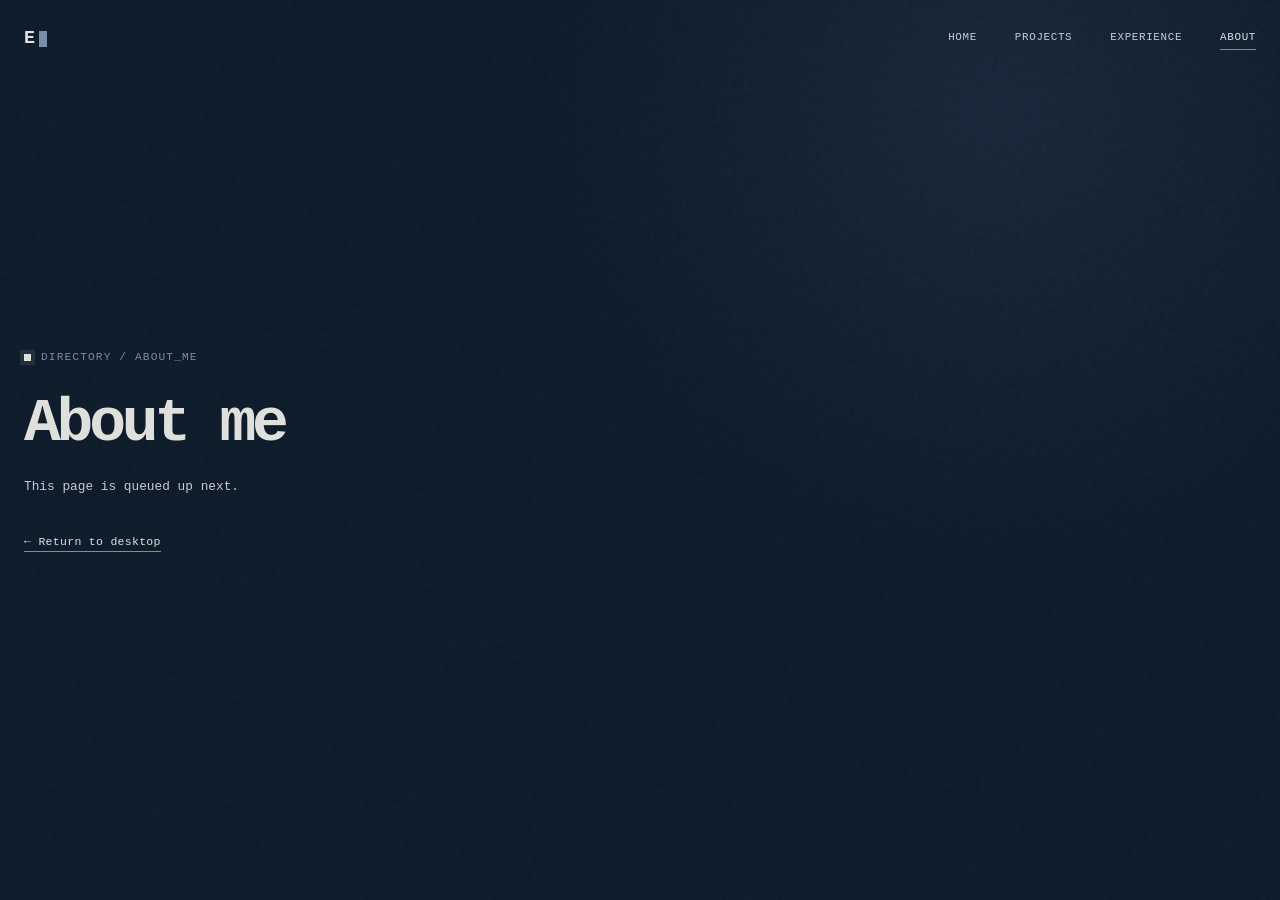
==== about.html @ e2659e7c "feat: build retro desktop portfolio landing page" ====
<!doctype html>
<html lang="en">
  <head>
    <meta charset="UTF-8" />
    <meta name="viewport" content="width=device-width, initial-scale=1.0" />
    <meta name="theme-color" content="#0d1b2a" />
    <title>About — Ethan Liu</title>
    <link rel="icon" href="assets/favicon.svg" type="image/svg+xml" />
    <link rel="stylesheet" href="styles.css" />
    <script src="script.js" defer></script>
  </head>
  <body>
    <header class="site-header">
      <a class="wordmark" href="index.html" aria-label="Ethan Liu, home"><span aria-hidden="true">E</span><span class="wordmark-cursor" aria-hidden="true"></span></a>
      <nav class="site-nav page-nav" aria-label="Main navigation"><a href="index.html">Home</a><a href="projects.html">Projects</a><a href="experience.html">Experience</a><a class="is-current" href="about.html" aria-current="page">About</a></nav>
    </header>
    <main class="page-shell">
      <p class="eyebrow"><span class="status-dot" aria-hidden="true"></span>Directory / about_me</p>
      <h1>About me</h1>
      <p>This page is queued up next.</p>
      <a class="text-link" href="index.html">← Return to desktop</a>
    </main>
  </body>
</html>
---- styles.css ----
:root {
  --ink: #0d1b2a; --navy: #1b263b; --slate: #415a77; --mist: #778da9;
  --paper: #e0e1dd; --paper-soft: #c9ccd0; --line: rgba(224, 225, 221, 0.19);
  --page: min(1280px, calc(100vw - 48px));
  --pixel: "Lucida Console", "Courier New", monospace;
  --sans: Inter, ui-sans-serif, system-ui, -apple-system, BlinkMacSystemFont, "Segoe UI", sans-serif;
}

* { box-sizing: border-box; }
html, body { min-height: 100%; }
body {
  margin: 0; color: var(--paper);
  background: radial-gradient(circle at 78% 12%, rgba(65, 90, 119, 0.2), transparent 28rem), var(--ink);
  font-family: var(--sans); font-size: 16px; line-height: 1.65; -webkit-font-smoothing: antialiased;
}
body::before {
  position: fixed; inset: 0; z-index: 20; pointer-events: none; content: ""; opacity: 0.035;
  background-image: url("data:image/svg+xml,%3Csvg viewBox='0 0 180 180' xmlns='http://www.w3.org/2000/svg'%3E%3Cfilter id='n'%3E%3CfeTurbulence type='fractalNoise' baseFrequency='.9' numOctaves='4' stitchTiles='stitch'/%3E%3C/filter%3E%3Crect width='100%25' height='100%25' filter='url(%23n)' opacity='.8'/%3E%3C/svg%3E");
}
a { color: inherit; text-decoration: none; }
a:focus-visible, button:focus-visible { outline: 2px solid var(--paper); outline-offset: 5px; }
.sr-only, .skip-link:not(:focus) { position: absolute; width: 1px; height: 1px; padding: 0; margin: -1px; overflow: hidden; clip: rect(0, 0, 0, 0); white-space: nowrap; border: 0; }
.skip-link { position: fixed; z-index: 100; top: 1rem; left: 1rem; padding: .7rem 1rem; color: var(--ink); background: var(--paper); }

.site-header {
  position: fixed; z-index: 10; top: 0; left: 50%; display: flex; align-items: center;
  justify-content: space-between; width: var(--page); padding: 24px 0; transform: translateX(-50%);
}
.wordmark { display: flex; align-items: center; gap: 4px; font-family: var(--pixel); font-size: 1.15rem; font-weight: 700; }
.wordmark-cursor { width: 8px; height: 16px; background: var(--mist); animation: blink 1.2s steps(2, start) infinite; }
.site-nav { display: flex; gap: clamp(18px, 3vw, 38px); }
.site-nav a, .site-nav .nav-placeholder, .menu-toggle { color: var(--paper-soft); font-family: var(--pixel); font-size: .68rem; letter-spacing: .06em; text-transform: uppercase; }
.nav-placeholder { cursor: not-allowed; opacity: .48; }
.site-nav a { position: relative; padding-bottom: 3px; transition: color 150ms ease; }
.site-nav a::after { position: absolute; right: 0; bottom: 0; left: 0; height: 1px; content: ""; background: var(--mist); transform: scaleX(0); transform-origin: right; transition: transform 160ms ease; }
.site-nav a:hover, .site-nav a.is-current { color: var(--paper); }
.site-nav a:hover::after, .site-nav a.is-current::after { transform: scaleX(1); transform-origin: left; }
.menu-toggle { display: none; }

.landing { display: flex; width: var(--page); min-height: 100vh; margin: 0 auto; padding: 120px 0 90px; }
.intro { display: grid; grid-template-columns: minmax(280px, .52fr) minmax(570px, 1.48fr); gap: clamp(48px, 6vw, 96px); align-items: center; width: 100%; }
.eyebrow { display: flex; align-items: center; gap: 10px; margin: 0 0 25px; color: var(--mist); font-family: var(--pixel); font-size: .7rem; letter-spacing: .1em; text-transform: uppercase; }
.status-dot { width: 7px; height: 7px; background: var(--paper); box-shadow: 0 0 0 4px rgba(224, 225, 221, .09); }
h1, p { margin-top: 0; }
h1 {
  margin-bottom: 22px;
  font-family: var(--pixel);
  font-size: clamp(2.6rem, 4.8vw, 4rem);
  font-weight: 700;
  letter-spacing: -.07em;
  line-height: 1.04;
}
.intro-blurb {
  max-width: 600px;
  margin-bottom: 35px;
  color: var(--paper-soft);
  font-family: var(--pixel);
  font-size: clamp(.82rem, 1.4vw, 1rem);
  letter-spacing: -.025em;
}
.intro-links { display: flex; flex-wrap: wrap; gap: 28px; }
.text-link { width: fit-content; border-bottom: 1px solid var(--mist); font-family: var(--pixel); font-size: .72rem; letter-spacing: .025em; transition: color 150ms ease, border-color 150ms ease; }
.text-link:hover { color: white; border-color: white; }
.muted-link { color: var(--mist); border-color: transparent; }
.placeholder-link { color: var(--mist); border-color: transparent; cursor: not-allowed; opacity: .62; }

.pixel-window { align-self: center; width: 100%; border: 1px solid var(--mist); box-shadow: 18px 18px 0 var(--navy); image-rendering: pixelated; }
.window-bar { display: flex; gap: 6px; align-items: center; height: 35px; padding: 0 12px; background: var(--mist); }
.window-bar span { width: 8px; height: 8px; border-radius: 50%; }
.window-bar span:nth-child(1) { background: #ff5f57; }
.window-bar span:nth-child(2) { background: #febc2e; }
.window-bar span:nth-child(3) { background: #28c840; }
.pixel-desktop {
  position: relative;
  height: clamp(390px, 36vw, 470px);
  overflow: hidden;
  border: 14px solid var(--navy);
  box-shadow: inset 0 0 0 1px rgba(224, 225, 221, .08);
  background:
    linear-gradient(135deg, transparent 0 47%, rgba(224, 225, 221, .09) 47% 49%, transparent 49% 100%),
    radial-gradient(circle at 72% 34%, rgba(119, 141, 169, .58), transparent 37%),
    linear-gradient(145deg, #233e5d, #10243a 72%);
  font-family: var(--pixel);
}
.pixel-desktop::before {
  position: absolute;
  inset: 0 0 29px;
  content: "";
  opacity: .15;
  background-image: linear-gradient(rgba(119, 141, 169, .14) 1px, transparent 1px), linear-gradient(90deg, rgba(119, 141, 169, .14) 1px, transparent 1px);
  background-size: 20px 20px;
}
.desktop-icons { position: absolute; z-index: 2; top: 32px; left: 30px; display: flex; flex-direction: column; gap: 25px; }
.desktop-icon { display: grid; grid-template-columns: 40px auto; gap: 12px; align-items: center; width: fit-content; padding: 7px 9px; color: var(--paper-soft); font-size: .66rem; text-shadow: 1px 1px 0 var(--ink); transition: color 120ms ease, background 120ms ease; }
.desktop-icon:hover, .desktop-icon:focus-visible { color: white; background: rgba(119, 141, 169, .24); outline: 1px solid rgba(224, 225, 221, .42); outline-offset: 0; }
.folder { position: relative; width: 38px; height: 27px; margin-top: 5px; background: var(--mist); box-shadow: inset 0 -5px rgba(13, 27, 42, .16); }
.folder::before { position: absolute; top: -6px; left: 3px; width: 17px; height: 7px; content: ""; background: var(--mist); }
.desktop-icon:hover .folder, .desktop-icon:hover .folder::before, .desktop-icon:focus-visible .folder, .desktop-icon:focus-visible .folder::before { background: var(--paper); }
.desktop-note { position: absolute; z-index: 3; top: 82px; right: 42px; width: 260px; border: 1px solid var(--mist); box-shadow: 9px 9px 0 rgba(27, 38, 59, .8); }
.note-bar { display: flex; justify-content: flex-end; gap: 4px; height: 20px; padding: 6px; background: var(--mist); }
.note-bar span { width: 7px; height: 7px; background: var(--ink); }
.note-body { min-height: 110px; padding: 35px 18px; background: rgba(27, 38, 59, .95); }
.note-body p { margin: 0 0 10px; color: var(--paper); font-size: .62rem; white-space: nowrap; }
.note-body p:last-child { margin-bottom: 0; }
.note-body p span { color: var(--mist); }
.taskbar { position: absolute; z-index: 5; right: 0; bottom: 0; left: 0; display: flex; align-items: center; gap: 9px; height: 36px; padding: 0 9px; border-top: 1px solid rgba(224, 225, 221, .2); background: rgba(65, 90, 119, .88); }
.start-button { display: grid; width: 20px; height: 20px; place-items: center; color: var(--ink); background: var(--paper); font-size: .6rem; font-weight: 700; }
.taskbar-app { width: 18px; height: 15px; border: 1px solid rgba(224, 225, 221, .45); background: rgba(13, 27, 42, .45); }
.taskbar-time { margin-left: auto; color: var(--paper); font-size: .47rem; }

.site-footer { position: fixed; bottom: 0; left: 50%; display: flex; justify-content: space-between; width: var(--page); padding: 17px 0 24px; color: var(--mist); font-family: var(--pixel); font-size: .6rem; transform: translateX(-50%); }
.site-footer p { margin: 0; }
.page-shell { display: flex; flex-direction: column; justify-content: center; width: var(--page); min-height: 100vh; margin: 0 auto; padding: 130px 0; }
.page-shell h1 { margin-bottom: 20px; }
.page-shell > p:not(.eyebrow) { margin-bottom: 35px; color: var(--paper-soft); font-family: var(--pixel); font-size: .8rem; }
@keyframes blink { 50% { opacity: 0; } }

@media (max-width: 850px) {
  .landing { min-height: auto; padding-top: 155px; padding-bottom: 120px; }
  .intro { grid-template-columns: 1fr; gap: 62px; }
  .intro-copy { max-width: 650px; }
  .pixel-window { width: min(680px, calc(100% - 15px)); margin: 0 auto; }
  .site-footer { position: static; margin: 0 auto; transform: none; border-top: 1px solid var(--line); }
}
@media (max-width: 620px) {
  :root { --page: calc(100vw - 32px); }
  .site-header { padding-top: 18px; }
  .menu-toggle { display: block; padding: 7px 0; border: 0; background: transparent; }
  .site-nav { position: fixed; top: 58px; right: 0; left: 0; display: none; flex-direction: column; width: 100vw; gap: 0; padding: 12px 16px 20px; border-top: 1px solid var(--line); border-bottom: 1px solid var(--line); background: rgba(13, 27, 42, .98); }
  .site-nav.is-open { display: flex; }
  .page-nav { display: flex; position: static; flex-direction: row; width: auto; padding: 0; border: 0; background: transparent; }
  .page-nav a:not(.is-current) { display: none; }
  .site-nav a { padding: 10px 0; }
  .site-nav a::after { display: none; }
  .landing { padding-top: 130px; }
  h1 { font-size: clamp(2.5rem, 12vw, 3.7rem); }
  .pixel-desktop { height: 330px; }
  .desktop-icons { top: 20px; left: 16px; gap: 13px; }
  .desktop-icon { grid-template-columns: 31px auto; gap: 8px; padding: 5px; font-size: .53rem; }
  .folder { width: 29px; height: 21px; }
  .folder::before { top: -5px; width: 14px; height: 6px; }
  .desktop-note { top: 67px; right: 16px; width: 190px; }
  .note-body { min-height: 82px; padding: 25px 14px; }
  .note-body p { font-size: .52rem; }
  .site-footer { flex-direction: column; gap: 5px; }
}
@media (prefers-reduced-motion: reduce) {
  *, *::before, *::after { animation-duration: .01ms !important; animation-iteration-count: 1 !important; }
}
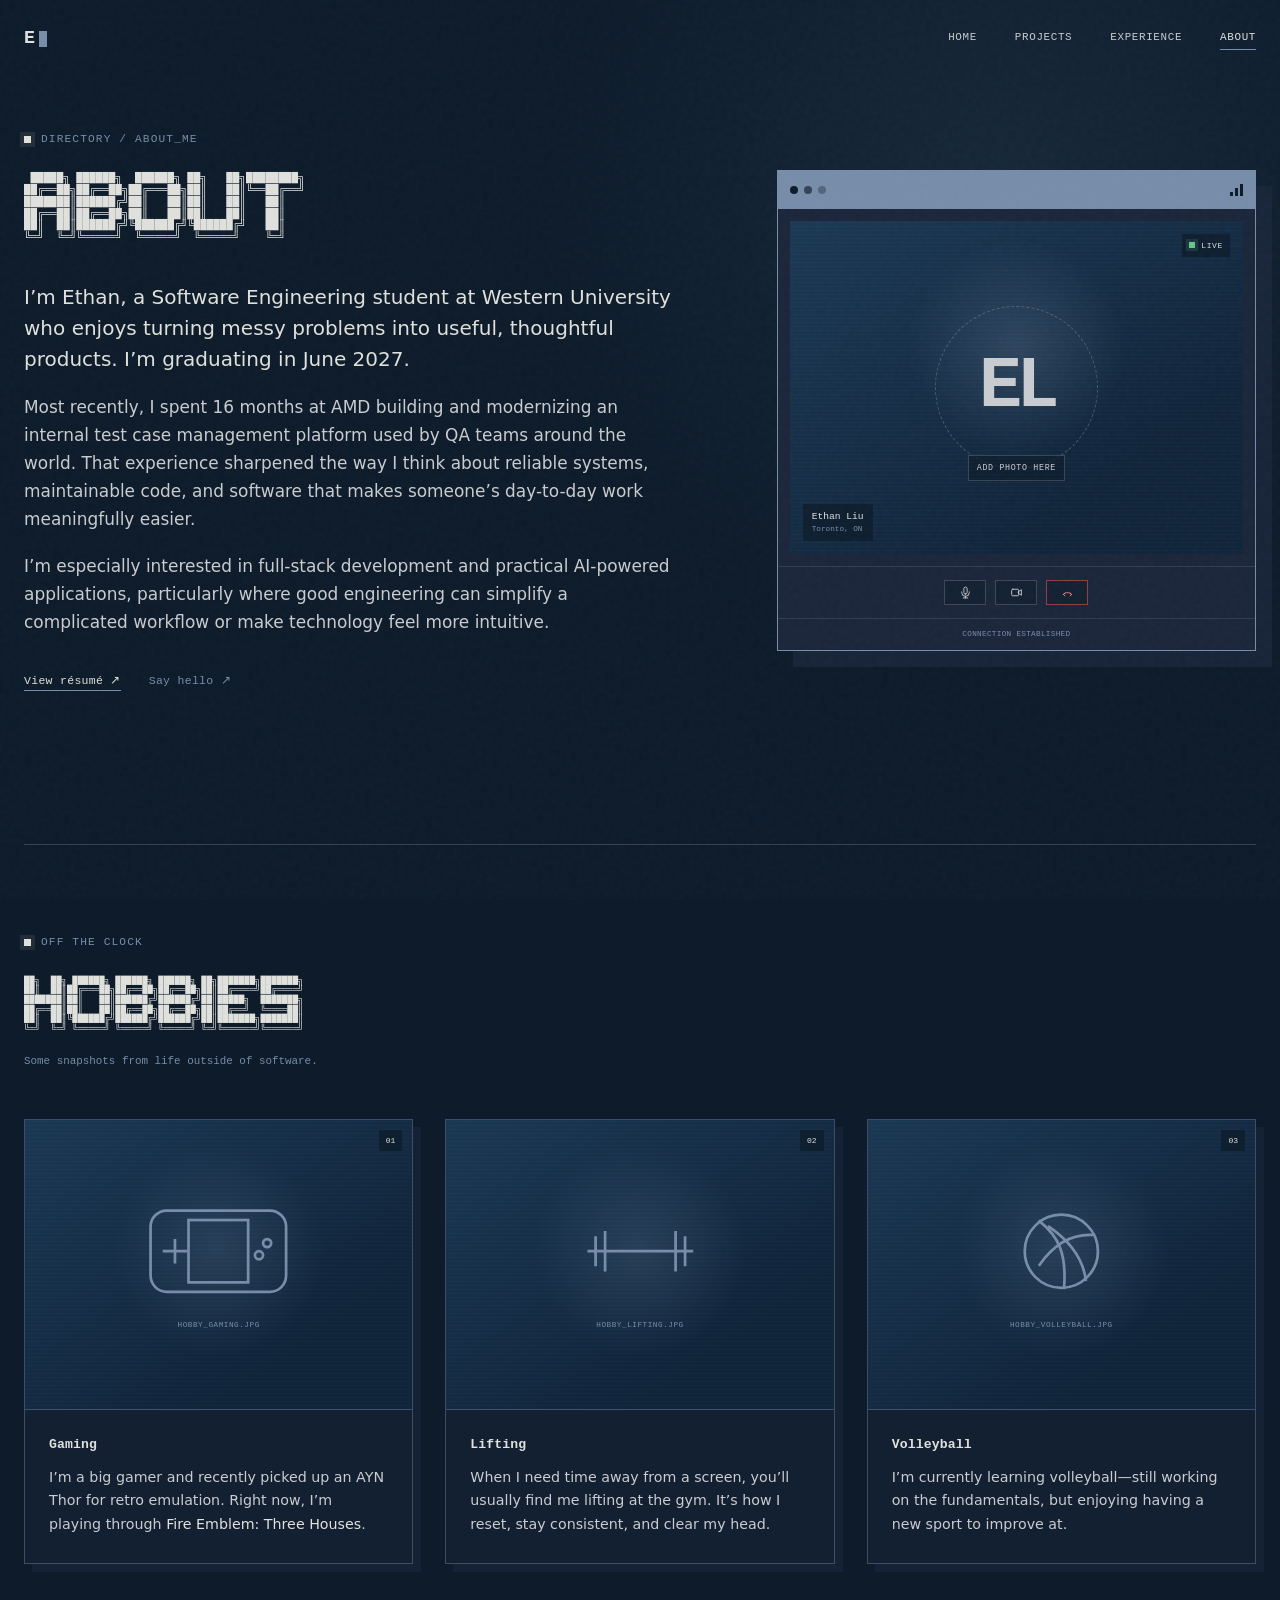
==== commit 61721eaa: "feat: build about page and ASCII headings" ====
--- a/about.html
+++ b/about.html
@@ -3,6 +3,7 @@
   <head>
     <meta charset="UTF-8" />
     <meta name="viewport" content="width=device-width, initial-scale=1.0" />
+    <meta name="description" content="Learn more about Ethan Liu, a software engineering student at Western University and former AMD software engineer co-op." />
     <meta name="theme-color" content="#0d1b2a" />
     <title>About — Ethan Liu</title>
     <link rel="icon" href="assets/favicon.svg" type="image/svg+xml" />
@@ -10,15 +11,171 @@
     <script src="script.js" defer></script>
   </head>
   <body>
+    <a class="skip-link" href="#main">Skip to content</a>
+
     <header class="site-header">
-      <a class="wordmark" href="index.html" aria-label="Ethan Liu, home"><span aria-hidden="true">E</span><span class="wordmark-cursor" aria-hidden="true"></span></a>
-      <nav class="site-nav page-nav" aria-label="Main navigation"><a href="index.html">Home</a><a href="projects.html">Projects</a><a href="experience.html">Experience</a><a class="is-current" href="about.html" aria-current="page">About</a></nav>
+      <a class="wordmark" href="index.html" aria-label="Ethan Liu, home">
+        <span aria-hidden="true">E</span><span class="wordmark-cursor" aria-hidden="true"></span>
+      </a>
+      <nav class="site-nav page-nav" aria-label="Main navigation">
+        <a href="index.html">Home</a>
+        <a href="projects.html">Projects</a>
+        <a href="experience.html">Experience</a>
+        <a class="is-current" href="about.html" aria-current="page">About</a>
+      </nav>
     </header>
-    <main class="page-shell">
-      <p class="eyebrow"><span class="status-dot" aria-hidden="true"></span>Directory / about_me</p>
-      <h1>About me</h1>
-      <p>This page is queued up next.</p>
-      <a class="text-link" href="index.html">← Return to desktop</a>
+
+    <main class="about-page" id="main">
+      <section class="about-layout" aria-labelledby="about-title">
+        <div class="about-copy">
+          <p class="eyebrow"><span class="status-dot" aria-hidden="true"></span>Directory / about_me</p>
+          <h1 class="ascii-heading" id="about-title" aria-label="About"><span aria-hidden="true"> █████╗ ██████╗  ██████╗ ██╗   ██╗████████╗
+██╔══██╗██╔══██╗██╔═══██╗██║   ██║╚══██╔══╝
+███████║██████╔╝██║   ██║██║   ██║   ██║
+██╔══██║██╔══██╗██║   ██║██║   ██║   ██║
+██║  ██║██████╔╝╚██████╔╝╚██████╔╝   ██║
+╚═╝  ╚═╝╚═════╝  ╚═════╝  ╚═════╝    ╚═╝</span></h1>
+
+          <div class="about-prose">
+            <p>
+              I’m Ethan, a Software Engineering student at Western University who enjoys
+              turning messy problems into useful, thoughtful products. I’m graduating in
+              June 2027.
+            </p>
+            <p>
+              Most recently, I spent 16 months at AMD building and modernizing an internal
+              test case management platform used by QA teams around the world. That experience
+              sharpened the way I think about reliable systems, maintainable code, and software
+              that makes someone’s day-to-day work meaningfully easier.
+            </p>
+            <p>
+              I’m especially interested in full-stack development and practical AI-powered
+              applications, particularly where good engineering can simplify a complicated
+              workflow or make technology feel more intuitive.
+            </p>
+          </div>
+
+          <div class="about-actions" aria-label="Profile links">
+            <a class="text-link" href="https://drive.google.com/file/d/12K8Z2sb5uFqbBXeucd8AHHMx-eDDHIYc/view?usp=sharing" target="_blank" rel="noreferrer">View résumé <span aria-hidden="true">↗</span></a>
+            <a class="text-link muted-link" href="https://www.linkedin.com/in/ethan-f-liu/" target="_blank" rel="noreferrer">Say hello <span aria-hidden="true">↗</span></a>
+          </div>
+        </div>
+
+        <figure class="call-window">
+          <div class="call-titlebar">
+            <div class="call-window-controls" aria-hidden="true"><span></span><span></span><span></span></div>
+            <span class="call-quality" aria-label="Connection quality: excellent"><i></i><i></i><i></i></span>
+          </div>
+
+          <div class="call-screen">
+            <!-- Replace this block with: <img class="profile-photo" src="assets/profile-photo.jpg" alt="Ethan Liu" /> -->
+            <div class="profile-placeholder" role="img" aria-label="Placeholder for a portrait of Ethan Liu">
+              <span class="placeholder-frame" aria-hidden="true"></span>
+              <span class="placeholder-initials" aria-hidden="true">EL</span>
+              <span class="placeholder-label">Add photo here</span>
+            </div>
+
+            <div class="call-status"><span aria-hidden="true"></span>Live</div>
+            <div class="call-nameplate">
+              <strong>Ethan Liu</strong>
+              <span>Toronto, ON</span>
+            </div>
+          </div>
+
+          <div class="call-toolbar" aria-hidden="true">
+            <span class="call-button">
+              <svg viewBox="0 0 24 24" aria-hidden="true"><path d="M12 15a3 3 0 0 0 3-3V5a3 3 0 0 0-6 0v7a3 3 0 0 0 3 3Z"/><path d="M19 11v1a7 7 0 0 1-14 0v-1M12 19v3M8 22h8"/></svg>
+            </span>
+            <span class="call-button">
+              <svg viewBox="0 0 24 24" aria-hidden="true"><rect x="3" y="6" width="13" height="12" rx="2"/><path d="m16 10 5-3v10l-5-3Z"/></svg>
+            </span>
+            <span class="call-button call-button-end">
+              <svg viewBox="0 0 24 24" aria-hidden="true"><path d="M4.5 15.5c4.8-4.7 10.2-4.7 15 0"/><path d="m7 13-2.5 2.5L7 18M17 13l2.5 2.5L17 18"/></svg>
+            </span>
+          </div>
+          <figcaption>Connection established</figcaption>
+        </figure>
+      </section>
+
+      <section class="hobbies-section" aria-labelledby="hobbies-title">
+        <div class="hobbies-heading">
+          <p class="eyebrow"><span class="status-dot" aria-hidden="true"></span>Off the clock</p>
+          <h2 class="ascii-heading ascii-heading-wide" id="hobbies-title" aria-label="Hobbies"><span aria-hidden="true">██╗  ██╗ ██████╗ ██████╗ ██████╗ ██╗███████╗███████╗
+██║  ██║██╔═══██╗██╔══██╗██╔══██╗██║██╔════╝██╔════╝
+███████║██║   ██║██████╔╝██████╔╝██║█████╗  ███████╗
+██╔══██║██║   ██║██╔══██╗██╔══██╗██║██╔══╝  ╚════██║
+██║  ██║╚██████╔╝██████╔╝██████╔╝██║███████╗███████║
+╚═╝  ╚═╝ ╚═════╝ ╚═════╝ ╚═════╝ ╚═╝╚══════╝╚══════╝</span></h2>
+          <p>Some snapshots from life outside of software.</p>
+        </div>
+
+        <div class="hobby-grid">
+          <article class="hobby-card">
+            <div class="hobby-image">
+              <!-- Replace this placeholder with: <img src="assets/hobby-gaming.jpg" alt="My retro gaming setup" /> -->
+              <div class="hobby-placeholder" role="img" aria-label="Placeholder for a photo of Ethan's gaming setup">
+                <svg viewBox="0 0 120 80" aria-hidden="true">
+                  <rect x="10" y="10" width="100" height="60" rx="12" />
+                  <rect x="38" y="17" width="44" height="46" />
+                  <path d="M20 40h16M28 32v16" />
+                  <circle cx="96" cy="34" r="3" />
+                  <circle cx="90" cy="43" r="3" />
+                </svg>
+                <span>hobby_gaming.jpg</span>
+              </div>
+              <span class="hobby-index">01</span>
+            </div>
+            <div class="hobby-card-copy">
+              <h3>Gaming</h3>
+              <p>
+                I’m a big gamer and recently picked up an AYN Thor for retro emulation.
+                Right now, I’m playing through <em>Fire Emblem: Three Houses</em>.
+              </p>
+            </div>
+          </article>
+
+          <article class="hobby-card">
+            <div class="hobby-image">
+              <!-- Replace this placeholder with: <img src="assets/hobby-lifting.jpg" alt="A moment from the gym" /> -->
+              <div class="hobby-placeholder" role="img" aria-label="Placeholder for a photo from the gym">
+                <svg viewBox="0 0 120 80" aria-hidden="true">
+                  <path d="M22 40h76M34 26v28M27 30v20M86 26v28M93 30v20" />
+                </svg>
+                <span>hobby_lifting.jpg</span>
+              </div>
+              <span class="hobby-index">02</span>
+            </div>
+            <div class="hobby-card-copy">
+              <h3>Lifting</h3>
+              <p>
+                When I need time away from a screen, you’ll usually find me lifting at the
+                gym. It’s how I reset, stay consistent, and clear my head.
+              </p>
+            </div>
+          </article>
+
+          <article class="hobby-card">
+            <div class="hobby-image">
+              <!-- Replace this placeholder with: <img src="assets/hobby-volleyball.jpg" alt="Playing volleyball" /> -->
+              <div class="hobby-placeholder" role="img" aria-label="Placeholder for a volleyball photo">
+                <svg viewBox="0 0 120 80" aria-hidden="true">
+                  <circle cx="60" cy="40" r="27" />
+                  <path d="M44 18c14 11 20 24 18 49M84 28c-15-1-29 6-40 22M78 61c-2-15-11-28-27-39" />
+                </svg>
+                <span>hobby_volleyball.jpg</span>
+              </div>
+              <span class="hobby-index">03</span>
+            </div>
+            <div class="hobby-card-copy">
+              <h3>Volleyball</h3>
+              <p>
+                I’m currently learning volleyball—still working on the fundamentals, but
+                enjoying having a new sport to improve at.
+              </p>
+            </div>
+          </article>
+        </div>
+      </section>
     </main>
   </body>
 </html>
--- a/styles.css
+++ b/styles.css
@@ -50,6 +50,21 @@
   letter-spacing: -.07em;
   line-height: 1.04;
 }
+.ascii-heading {
+  display: block;
+  max-width: 100%;
+  font-family: var(--pixel);
+  font-size: clamp(.54rem, .85vw, .78rem);
+  font-variant-ligatures: none;
+  font-weight: 400;
+  letter-spacing: 0;
+  line-height: 1.08;
+  white-space: pre;
+}
+.ascii-heading span { display: block; }
+.ascii-heading-wide { font-size: clamp(.44rem, .7vw, .64rem); }
+.ascii-name { font-size: clamp(.48rem, .72vw, .68rem); }
+.ascii-name .ascii-name-row + .ascii-name-row { margin-top: .8em; }
 .intro-blurb {
   max-width: 600px;
   margin-bottom: 35px;
@@ -113,6 +128,63 @@
 .page-shell { display: flex; flex-direction: column; justify-content: center; width: var(--page); min-height: 100vh; margin: 0 auto; padding: 130px 0; }
 .page-shell h1 { margin-bottom: 20px; }
 .page-shell > p:not(.eyebrow) { margin-bottom: 35px; color: var(--paper-soft); font-family: var(--pixel); font-size: .8rem; }
+
+.about-page { display: flex; flex-direction: column; gap: clamp(100px, 12vw, 160px); width: var(--page); min-height: 100vh; margin: 0 auto; padding: 130px 0 120px; }
+.about-layout { display: grid; grid-template-columns: minmax(0, .95fr) minmax(390px, .7fr); gap: clamp(54px, 8vw, 120px); align-items: center; width: 100%; }
+.about-copy { max-width: 680px; }
+.about-copy h1 { margin-bottom: 38px; }
+.about-prose { max-width: 650px; }
+.about-prose p { margin-bottom: 19px; color: var(--paper-soft); font-size: clamp(.96rem, 1.4vw, 1.06rem); }
+.about-prose p:first-child { color: var(--paper); font-size: clamp(1.08rem, 1.7vw, 1.25rem); line-height: 1.55; }
+.about-prose em { color: var(--paper); font-style: normal; }
+.about-actions { display: flex; flex-wrap: wrap; gap: 28px; margin-top: 34px; }
+
+.call-window { width: 100%; margin: 0; border: 1px solid var(--mist); background: var(--navy); box-shadow: 16px 16px 0 rgba(27, 38, 59, .85); font-family: var(--pixel); image-rendering: pixelated; }
+.call-titlebar { display: flex; align-items: center; justify-content: space-between; min-height: 38px; padding: 0 12px; color: var(--ink); background: var(--mist); font-size: .58rem; letter-spacing: .04em; text-transform: uppercase; }
+.call-window-controls { display: flex; gap: 6px; }
+.call-window-controls span { width: 8px; height: 8px; border-radius: 50%; background: var(--ink); }
+.call-window-controls span:nth-child(2) { opacity: .64; }
+.call-window-controls span:nth-child(3) { opacity: .34; }
+.call-quality { display: flex; justify-self: end; align-items: end; gap: 2px; height: 12px; }
+.call-quality i { display: block; width: 3px; background: var(--ink); }
+.call-quality i:nth-child(1) { height: 4px; }
+.call-quality i:nth-child(2) { height: 8px; }
+.call-quality i:nth-child(3) { height: 12px; }
+.call-screen { position: relative; aspect-ratio: 4 / 3; overflow: hidden; border: 12px solid var(--navy); background: #14283e; }
+.call-screen::before { position: absolute; inset: 0; z-index: 2; pointer-events: none; content: ""; opacity: .15; background: repeating-linear-gradient(0deg, transparent 0 3px, rgba(224, 225, 221, .15) 3px 4px); }
+.profile-placeholder { position: absolute; inset: 0; display: grid; place-items: center; color: var(--mist); background: radial-gradient(circle at 50% 38%, rgba(119, 141, 169, .25), transparent 35%), linear-gradient(145deg, #1b3854, #10243a 75%); }
+.placeholder-frame { position: absolute; width: 36%; aspect-ratio: 1; border: 1px dashed rgba(224, 225, 221, .25); border-radius: 50%; }
+.placeholder-initials { position: relative; color: var(--paper-soft); font-size: clamp(2.5rem, 6vw, 4.5rem); font-weight: 700; letter-spacing: -.08em; }
+.placeholder-label { position: absolute; bottom: 22%; padding: 5px 8px; border: 1px solid rgba(224, 225, 221, .2); color: var(--paper-soft); background: rgba(13, 27, 42, .65); font-size: .52rem; letter-spacing: .08em; text-transform: uppercase; }
+.profile-photo { width: 100%; height: 100%; object-fit: cover; object-position: center; filter: saturate(.82) contrast(1.05); }
+.call-status { position: absolute; z-index: 3; top: 13px; right: 13px; display: flex; align-items: center; gap: 6px; padding: 5px 7px; color: var(--paper); background: rgba(13, 27, 42, .72); font-size: .5rem; letter-spacing: .08em; text-transform: uppercase; }
+.call-status span { width: 6px; height: 6px; background: #65c988; box-shadow: 0 0 0 3px rgba(101, 201, 136, .15); }
+.call-nameplate { position: absolute; z-index: 3; bottom: 13px; left: 13px; display: flex; flex-direction: column; padding: 7px 9px; background: rgba(13, 27, 42, .75); line-height: 1.35; }
+.call-nameplate strong { color: var(--paper); font-size: .6rem; font-weight: 400; }
+.call-nameplate span { color: var(--mist); font-size: .48rem; }
+.call-toolbar { display: flex; justify-content: center; gap: 9px; padding: 13px; border-top: 1px solid rgba(224, 225, 221, .12); }
+.call-button { display: grid; min-width: 42px; height: 25px; padding: 0 8px; place-items: center; border: 1px solid rgba(224, 225, 221, .2); color: var(--paper-soft); background: rgba(13, 27, 42, .45); font-size: .45rem; text-transform: uppercase; }
+.call-button svg { width: 13px; height: 13px; fill: none; stroke: currentColor; stroke-width: 1.7; stroke-linecap: square; stroke-linejoin: miter; }
+.call-button-end { border-color: rgba(255, 95, 87, .52); color: #ff8a84; }
+.call-window figcaption { padding: 9px 12px; border-top: 1px solid rgba(224, 225, 221, .12); color: var(--mist); font-size: .48rem; letter-spacing: .04em; text-align: center; text-transform: uppercase; }
+
+.hobbies-section { width: 100%; padding-top: clamp(52px, 7vw, 88px); border-top: 1px solid var(--line); }
+.hobbies-heading { margin-bottom: 48px; }
+.hobbies-heading h2 { max-width: 720px; margin: 0; }
+.hobbies-heading > p:last-child { max-width: 420px; margin: 18px 0 0; color: var(--mist); font-family: var(--pixel); font-size: .68rem; }
+.hobby-grid { display: grid; grid-template-columns: repeat(3, 1fr); gap: clamp(18px, 2.5vw, 32px); }
+.hobby-card { min-width: 0; border: 1px solid rgba(119, 141, 169, .42); background: rgba(27, 38, 59, .46); box-shadow: 8px 8px 0 rgba(27, 38, 59, .6); }
+.hobby-image { position: relative; aspect-ratio: 4 / 3; overflow: hidden; border-bottom: 1px solid rgba(119, 141, 169, .42); background: #14283e; }
+.hobby-image::after { position: absolute; inset: 0; z-index: 2; pointer-events: none; content: ""; opacity: .12; background: repeating-linear-gradient(0deg, transparent 0 3px, rgba(224, 225, 221, .18) 3px 4px); }
+.hobby-image > img { width: 100%; height: 100%; object-fit: cover; filter: saturate(.82) contrast(1.04); }
+.hobby-placeholder { display: flex; flex-direction: column; align-items: center; justify-content: center; gap: 14px; width: 100%; height: 100%; color: var(--mist); background: radial-gradient(circle at 50% 45%, rgba(119, 141, 169, .2), transparent 42%), linear-gradient(145deg, #1b3854, #10243a 75%); }
+.hobby-placeholder svg { width: 42%; max-height: 42%; fill: none; stroke: currentColor; stroke-width: 2; stroke-linecap: square; stroke-linejoin: miter; }
+.hobby-placeholder span { font-family: var(--pixel); font-size: .48rem; letter-spacing: .07em; text-transform: uppercase; }
+.hobby-index { position: absolute; z-index: 3; top: 10px; right: 10px; padding: 4px 7px; color: var(--paper); background: rgba(13, 27, 42, .74); font-family: var(--pixel); font-size: .5rem; }
+.hobby-card-copy { padding: 24px 24px 27px; }
+.hobby-card-copy h3 { margin: 0 0 10px; color: var(--paper); font-family: var(--pixel); font-size: .82rem; letter-spacing: .01em; }
+.hobby-card-copy p { margin: 0; color: var(--paper-soft); font-size: .89rem; line-height: 1.65; }
+.hobby-card-copy em { color: var(--paper); font-style: normal; }
 @keyframes blink { 50% { opacity: 0; } }
 
 @media (max-width: 850px) {
@@ -121,6 +193,13 @@
   .intro-copy { max-width: 650px; }
   .pixel-window { width: min(680px, calc(100% - 15px)); margin: 0 auto; }
   .site-footer { position: static; margin: 0 auto; transform: none; border-top: 1px solid var(--line); }
+  .about-page { padding-top: 155px; padding-bottom: 120px; }
+  .about-layout { grid-template-columns: 1fr; }
+  .about-copy { max-width: 700px; }
+  .call-window { width: min(620px, calc(100% - 16px)); }
+  .hobby-grid { grid-template-columns: 1fr; max-width: 620px; }
+  .hobby-card { display: grid; grid-template-columns: minmax(220px, .8fr) 1fr; }
+  .hobby-image { height: 100%; aspect-ratio: auto; border-right: 1px solid rgba(119, 141, 169, .42); border-bottom: 0; }
 }
 @media (max-width: 620px) {
   :root { --page: calc(100vw - 32px); }
@@ -143,6 +222,15 @@
   .note-body { min-height: 82px; padding: 25px 14px; }
   .note-body p { font-size: .52rem; }
   .site-footer { flex-direction: column; gap: 5px; }
+  .about-page { padding-top: 120px; }
+  .about-layout { gap: 52px; }
+  .about-copy h1 { margin-bottom: 30px; }
+  .about-prose p { font-size: .92rem; }
+  .call-window { width: calc(100% - 12px); box-shadow: 10px 10px 0 rgba(27, 38, 59, .85); }
+  .hobbies-heading { margin-bottom: 32px; }
+  .hobby-card { display: block; }
+  .hobby-image { aspect-ratio: 4 / 3; border-right: 0; border-bottom: 1px solid rgba(119, 141, 169, .42); }
+  .hobby-card-copy { padding: 21px; }
 }
 @media (prefers-reduced-motion: reduce) {
   *, *::before, *::after { animation-duration: .01ms !important; animation-iteration-count: 1 !important; }
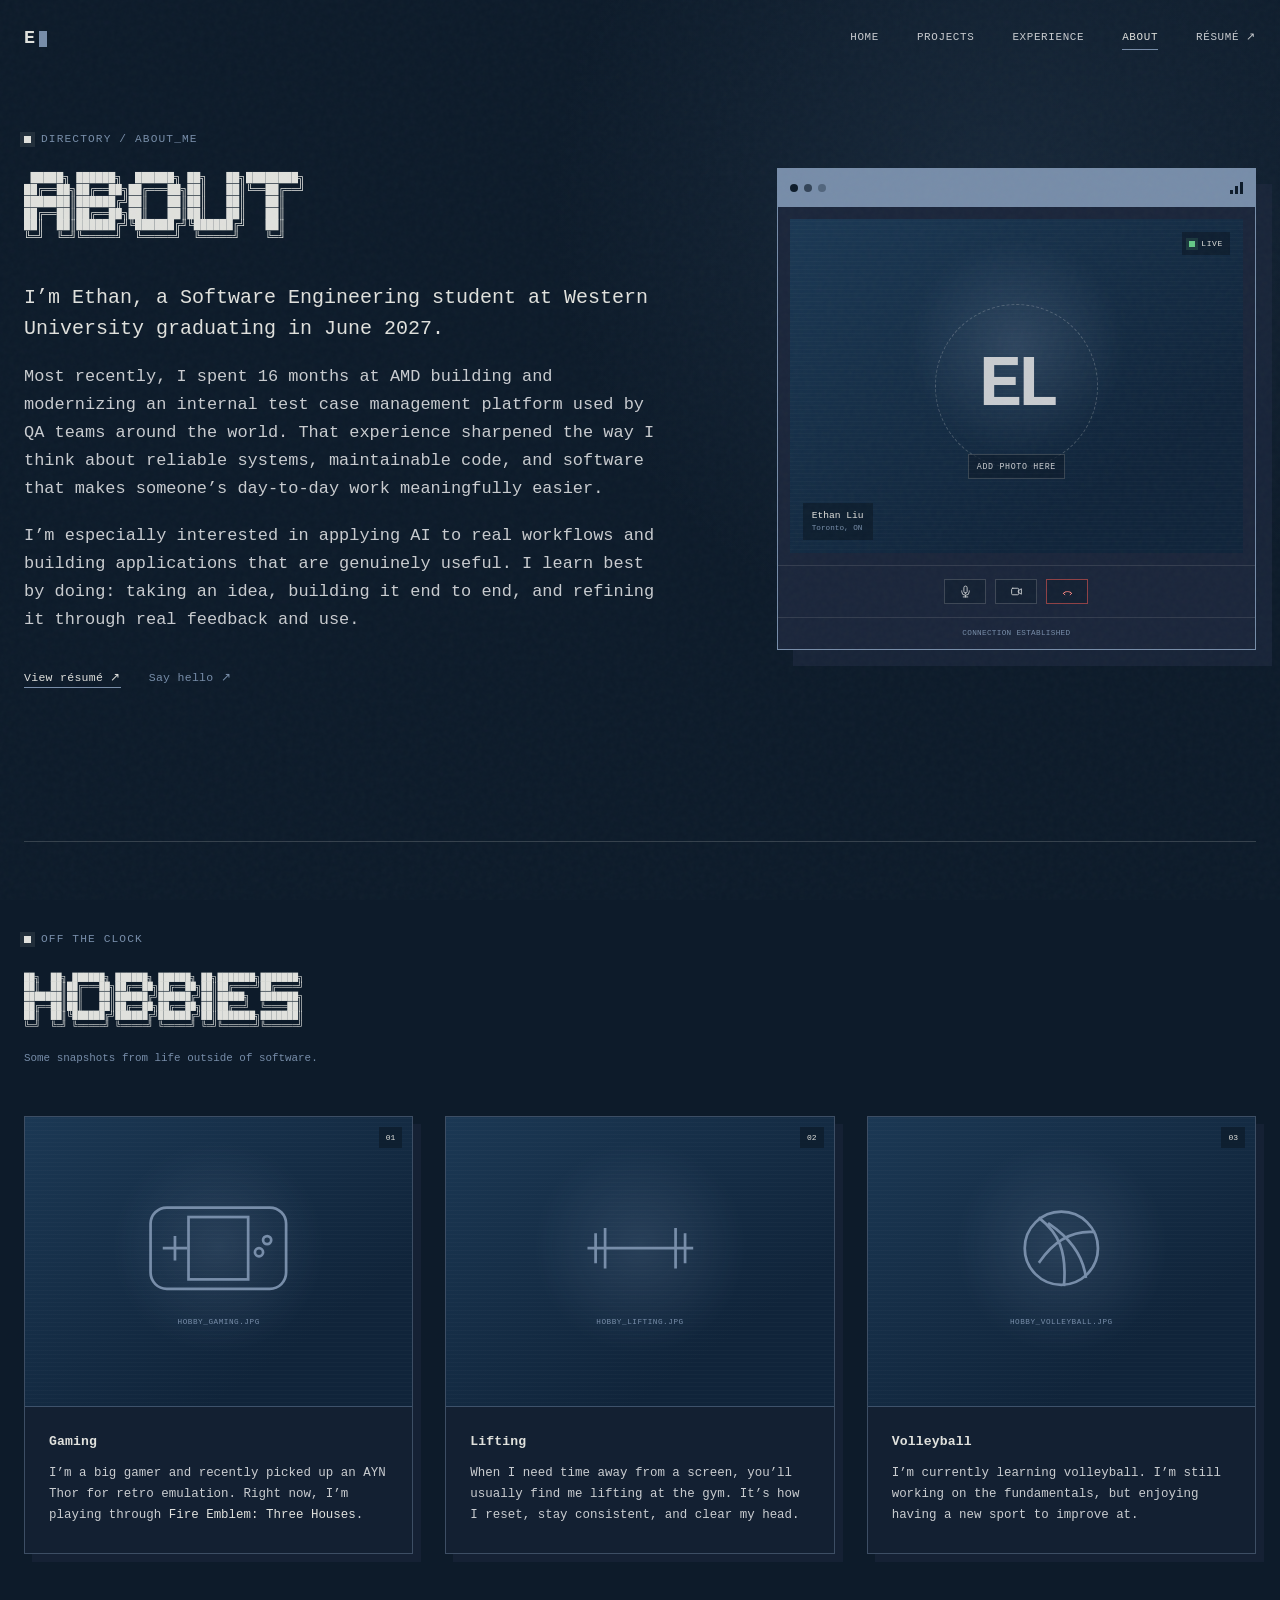
==== commit 42f12793: "feat: unify navigation and refine about copy" ====
--- a/about.html
+++ b/about.html
@@ -5,7 +5,7 @@
     <meta name="viewport" content="width=device-width, initial-scale=1.0" />
     <meta name="description" content="Learn more about Ethan Liu, a software engineering student at Western University and former AMD software engineer co-op." />
     <meta name="theme-color" content="#0d1b2a" />
-    <title>About — Ethan Liu</title>
+    <title>About | Ethan Liu</title>
     <link rel="icon" href="assets/favicon.svg" type="image/svg+xml" />
     <link rel="stylesheet" href="styles.css" />
     <script src="script.js" defer></script>
@@ -17,11 +17,15 @@
       <a class="wordmark" href="index.html" aria-label="Ethan Liu, home">
         <span aria-hidden="true">E</span><span class="wordmark-cursor" aria-hidden="true"></span>
       </a>
-      <nav class="site-nav page-nav" aria-label="Main navigation">
+      <button class="menu-toggle" type="button" aria-expanded="false" aria-controls="site-nav" data-menu-toggle>
+        <span class="sr-only">Toggle navigation</span><span aria-hidden="true">menu</span>
+      </button>
+      <nav class="site-nav" id="site-nav" aria-label="Main navigation" data-nav>
         <a href="index.html">Home</a>
         <a href="projects.html">Projects</a>
         <a href="experience.html">Experience</a>
         <a class="is-current" href="about.html" aria-current="page">About</a>
+        <a href="https://drive.google.com/file/d/12K8Z2sb5uFqbBXeucd8AHHMx-eDDHIYc/view?usp=sharing" target="_blank" rel="noreferrer">Résumé <span aria-hidden="true">↗</span></a>
       </nav>
     </header>
 
@@ -38,9 +42,8 @@
 
           <div class="about-prose">
             <p>
-              I’m Ethan, a Software Engineering student at Western University who enjoys
-              turning messy problems into useful, thoughtful products. I’m graduating in
-              June 2027.
+              I’m Ethan, a Software Engineering student at Western University graduating
+              in June 2027.
             </p>
             <p>
               Most recently, I spent 16 months at AMD building and modernizing an internal
@@ -49,9 +52,9 @@
               that makes someone’s day-to-day work meaningfully easier.
             </p>
             <p>
-              I’m especially interested in full-stack development and practical AI-powered
-              applications, particularly where good engineering can simplify a complicated
-              workflow or make technology feel more intuitive.
+              I’m especially interested in applying AI to real workflows and building
+              applications that are genuinely useful. I learn best by doing: taking an idea,
+              building it end to end, and refining it through real feedback and use.
             </p>
           </div>
 
@@ -169,7 +172,7 @@
             <div class="hobby-card-copy">
               <h3>Volleyball</h3>
               <p>
-                I’m currently learning volleyball—still working on the fundamentals, but
+                I’m currently learning volleyball. I’m still working on the fundamentals, but
                 enjoying having a new sport to improve at.
               </p>
             </div>
--- a/styles.css
+++ b/styles.css
@@ -22,10 +22,28 @@
 .sr-only, .skip-link:not(:focus) { position: absolute; width: 1px; height: 1px; padding: 0; margin: -1px; overflow: hidden; clip: rect(0, 0, 0, 0); white-space: nowrap; border: 0; }
 .skip-link { position: fixed; z-index: 100; top: 1rem; left: 1rem; padding: .7rem 1rem; color: var(--ink); background: var(--paper); }
 
+@media (pointer: fine) {
+  html, body { cursor: url("assets/cursor.svg") 6 4, auto; }
+  a,
+  button,
+  summary,
+  label[for],
+  select,
+  input[type="button"],
+  input[type="submit"],
+  input[type="reset"],
+  input[type="checkbox"],
+  input[type="radio"],
+  [role="button"],
+  [tabindex]:not([tabindex="-1"]) { cursor: url("assets/cursor-pointer.svg") 8 1, pointer; }
+}
+
 .site-header {
   position: fixed; z-index: 10; top: 0; left: 50%; display: flex; align-items: center;
-  justify-content: space-between; width: var(--page); padding: 24px 0; transform: translateX(-50%);
-}
+  justify-content: space-between; width: var(--page); padding: 24px 0; transform: translateX(-50%); isolation: isolate;
+}
+.site-header::before { position: absolute; z-index: -1; top: 0; left: 50%; width: 100vw; height: 100%; content: ""; transform: translateX(-50%); transition: background 180ms ease, border-color 180ms ease, box-shadow 180ms ease; }
+.site-header.is-scrolled::before { border-bottom: 1px solid var(--line); background: rgba(13, 27, 42, .9); box-shadow: 0 8px 28px rgba(13, 27, 42, .3); -webkit-backdrop-filter: blur(14px); backdrop-filter: blur(14px); }
 .wordmark { display: flex; align-items: center; gap: 4px; font-family: var(--pixel); font-size: 1.15rem; font-weight: 700; }
 .wordmark-cursor { width: 8px; height: 16px; background: var(--mist); animation: blink 1.2s steps(2, start) infinite; }
 .site-nav { display: flex; gap: clamp(18px, 3vw, 38px); }
@@ -133,7 +151,7 @@
 .about-layout { display: grid; grid-template-columns: minmax(0, .95fr) minmax(390px, .7fr); gap: clamp(54px, 8vw, 120px); align-items: center; width: 100%; }
 .about-copy { max-width: 680px; }
 .about-copy h1 { margin-bottom: 38px; }
-.about-prose { max-width: 650px; }
+.about-prose { max-width: 650px; font-family: var(--pixel); }
 .about-prose p { margin-bottom: 19px; color: var(--paper-soft); font-size: clamp(.96rem, 1.4vw, 1.06rem); }
 .about-prose p:first-child { color: var(--paper); font-size: clamp(1.08rem, 1.7vw, 1.25rem); line-height: 1.55; }
 .about-prose em { color: var(--paper); font-style: normal; }
@@ -183,7 +201,7 @@
 .hobby-index { position: absolute; z-index: 3; top: 10px; right: 10px; padding: 4px 7px; color: var(--paper); background: rgba(13, 27, 42, .74); font-family: var(--pixel); font-size: .5rem; }
 .hobby-card-copy { padding: 24px 24px 27px; }
 .hobby-card-copy h3 { margin: 0 0 10px; color: var(--paper); font-family: var(--pixel); font-size: .82rem; letter-spacing: .01em; }
-.hobby-card-copy p { margin: 0; color: var(--paper-soft); font-size: .89rem; line-height: 1.65; }
+.hobby-card-copy p { margin: 0; color: var(--paper-soft); font-family: var(--pixel); font-size: .78rem; line-height: 1.7; }
 .hobby-card-copy em { color: var(--paper); font-style: normal; }
 @keyframes blink { 50% { opacity: 0; } }
 
@@ -207,8 +225,6 @@
   .menu-toggle { display: block; padding: 7px 0; border: 0; background: transparent; }
   .site-nav { position: fixed; top: 58px; right: 0; left: 0; display: none; flex-direction: column; width: 100vw; gap: 0; padding: 12px 16px 20px; border-top: 1px solid var(--line); border-bottom: 1px solid var(--line); background: rgba(13, 27, 42, .98); }
   .site-nav.is-open { display: flex; }
-  .page-nav { display: flex; position: static; flex-direction: row; width: auto; padding: 0; border: 0; background: transparent; }
-  .page-nav a:not(.is-current) { display: none; }
   .site-nav a { padding: 10px 0; }
   .site-nav a::after { display: none; }
   .landing { padding-top: 130px; }
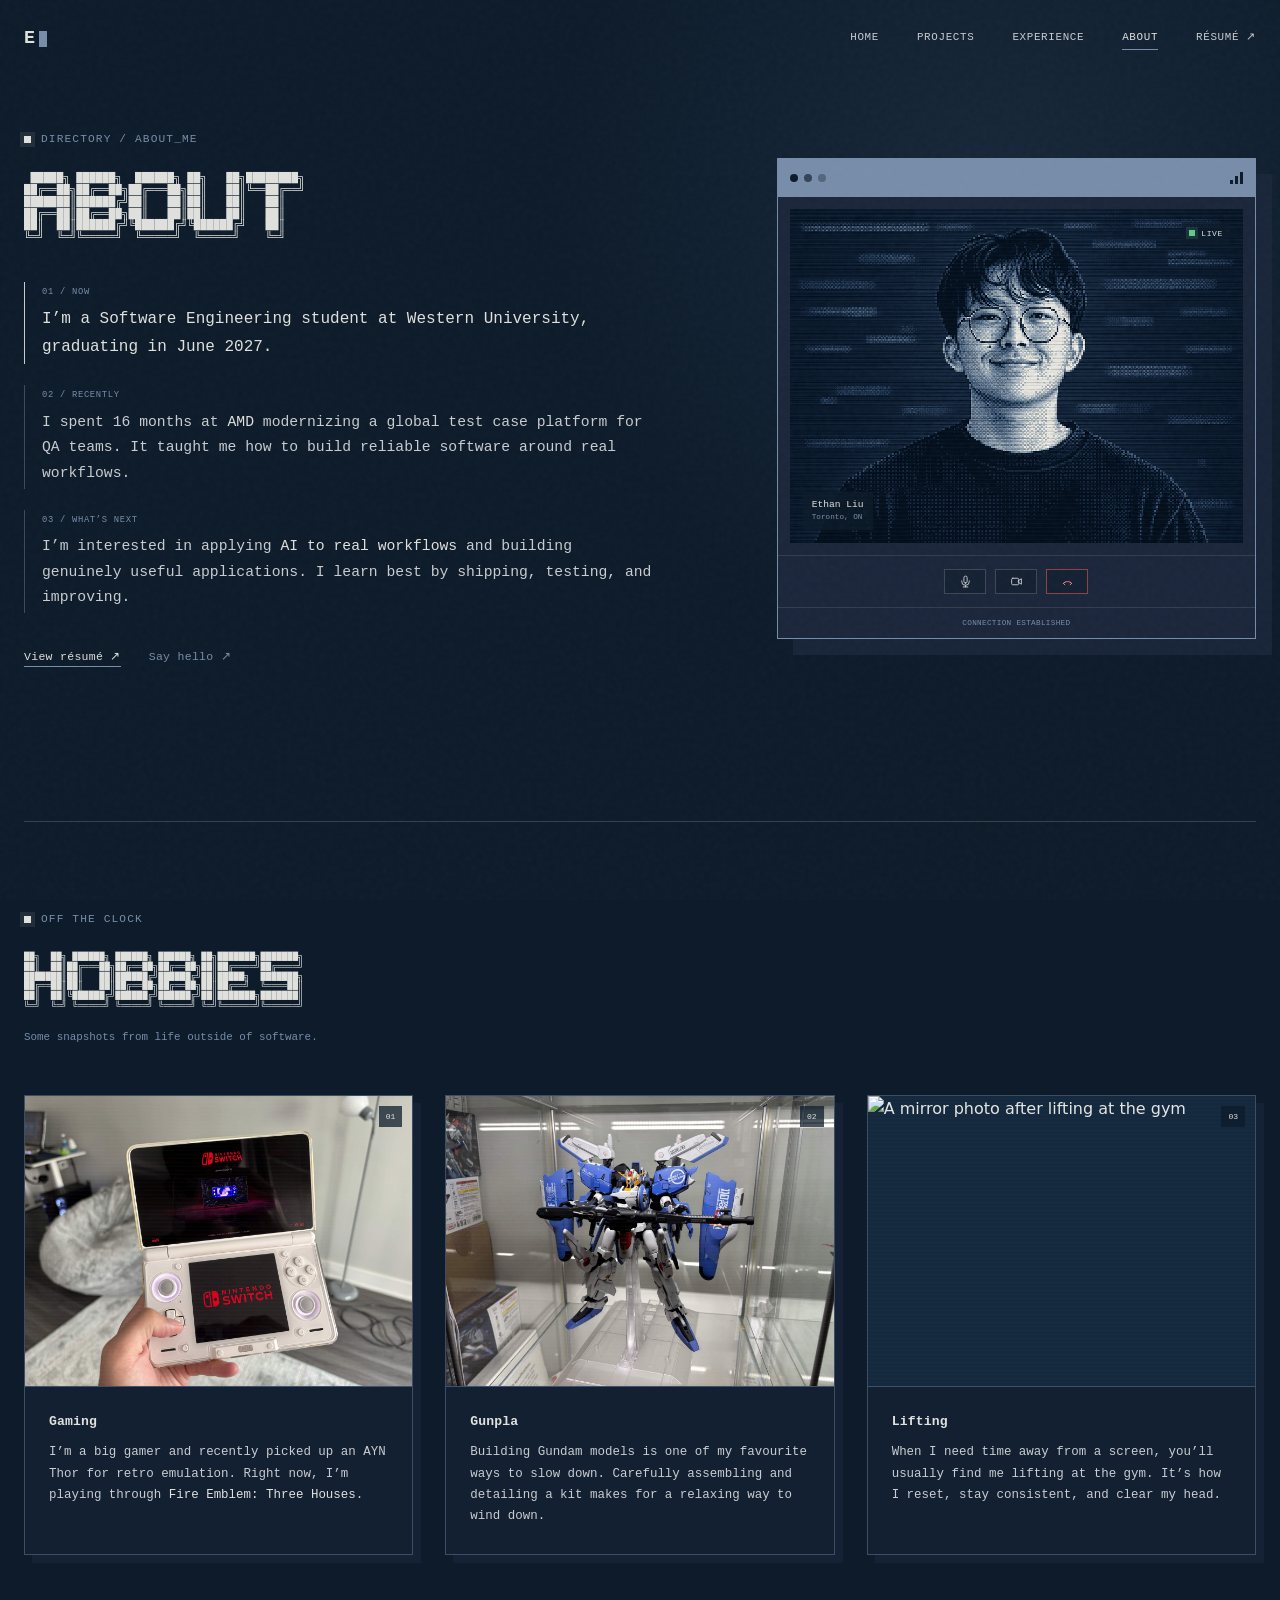
==== commit a5e802a3: "feat: complete about page gallery" ====
--- a/about.html
+++ b/about.html
@@ -41,21 +41,27 @@
 ╚═╝  ╚═╝╚═════╝  ╚═════╝  ╚═════╝    ╚═╝</span></h1>
 
           <div class="about-prose">
-            <p>
-              I’m Ethan, a Software Engineering student at Western University graduating
-              in June 2027.
-            </p>
-            <p>
-              Most recently, I spent 16 months at AMD building and modernizing an internal
-              test case management platform used by QA teams around the world. That experience
-              sharpened the way I think about reliable systems, maintainable code, and software
-              that makes someone’s day-to-day work meaningfully easier.
-            </p>
-            <p>
-              I’m especially interested in applying AI to real workflows and building
-              applications that are genuinely useful. I learn best by doing: taking an idea,
-              building it end to end, and refining it through real feedback and use.
-            </p>
+            <div class="about-note">
+              <span class="about-note-label">01 / Now</span>
+              <p>
+                I’m a Software Engineering student at <strong>Western University</strong>,
+                graduating in June 2027.
+              </p>
+            </div>
+            <div class="about-note">
+              <span class="about-note-label">02 / Recently</span>
+              <p>
+                I spent 16 months at <strong>AMD</strong> modernizing a global test case platform
+                for QA teams. It taught me how to build reliable software around real workflows.
+              </p>
+            </div>
+            <div class="about-note">
+              <span class="about-note-label">03 / What’s next</span>
+              <p>
+                I’m interested in applying <strong>AI to real workflows</strong> and building
+                genuinely useful applications. I learn best by shipping, testing, and improving.
+              </p>
+            </div>
           </div>
 
           <div class="about-actions" aria-label="Profile links">
@@ -71,12 +77,7 @@
           </div>
 
           <div class="call-screen">
-            <!-- Replace this block with: <img class="profile-photo" src="assets/profile-photo.jpg" alt="Ethan Liu" /> -->
-            <div class="profile-placeholder" role="img" aria-label="Placeholder for a portrait of Ethan Liu">
-              <span class="placeholder-frame" aria-hidden="true"></span>
-              <span class="placeholder-initials" aria-hidden="true">EL</span>
-              <span class="placeholder-label">Add photo here</span>
-            </div>
+            <img class="profile-photo" src="assets/images/headshot-codec.png" alt="A pixelated portrait of Ethan Liu" />
 
             <div class="call-status"><span aria-hidden="true"></span>Live</div>
             <div class="call-nameplate">
@@ -115,17 +116,7 @@
         <div class="hobby-grid">
           <article class="hobby-card">
             <div class="hobby-image">
-              <!-- Replace this placeholder with: <img src="assets/hobby-gaming.jpg" alt="My retro gaming setup" /> -->
-              <div class="hobby-placeholder" role="img" aria-label="Placeholder for a photo of Ethan's gaming setup">
-                <svg viewBox="0 0 120 80" aria-hidden="true">
-                  <rect x="10" y="10" width="100" height="60" rx="12" />
-                  <rect x="38" y="17" width="44" height="46" />
-                  <path d="M20 40h16M28 32v16" />
-                  <circle cx="96" cy="34" r="3" />
-                  <circle cx="90" cy="43" r="3" />
-                </svg>
-                <span>hobby_gaming.jpg</span>
-              </div>
+              <img src="assets/images/ayn-thor-retro-gaming.jpg" alt="My AYN Thor handheld gaming setup" />
               <span class="hobby-index">01</span>
             </div>
             <div class="hobby-card-copy">
@@ -139,14 +130,22 @@
 
           <article class="hobby-card">
             <div class="hobby-image">
-              <!-- Replace this placeholder with: <img src="assets/hobby-lifting.jpg" alt="A moment from the gym" /> -->
-              <div class="hobby-placeholder" role="img" aria-label="Placeholder for a photo from the gym">
-                <svg viewBox="0 0 120 80" aria-hidden="true">
-                  <path d="M22 40h76M34 26v28M27 30v20M86 26v28M93 30v20" />
-                </svg>
-                <span>hobby_lifting.jpg</span>
-              </div>
+              <img src="assets/images/gunpla-model.jpg" alt="My blue and white Gunpla model on display" />
               <span class="hobby-index">02</span>
+            </div>
+            <div class="hobby-card-copy">
+              <h3>Gunpla</h3>
+              <p>
+                Building Gundam models is one of my favourite ways to slow down. Carefully assembling
+                and detailing a kit makes for a relaxing way to wind down.
+              </p>
+            </div>
+          </article>
+
+          <article class="hobby-card">
+            <div class="hobby-image">
+              <img src="assets/images/gym-lifting.png" alt="A mirror photo after lifting at the gym" />
+              <span class="hobby-index">03</span>
             </div>
             <div class="hobby-card-copy">
               <h3>Lifting</h3>
@@ -156,27 +155,6 @@
               </p>
             </div>
           </article>
-
-          <article class="hobby-card">
-            <div class="hobby-image">
-              <!-- Replace this placeholder with: <img src="assets/hobby-volleyball.jpg" alt="Playing volleyball" /> -->
-              <div class="hobby-placeholder" role="img" aria-label="Placeholder for a volleyball photo">
-                <svg viewBox="0 0 120 80" aria-hidden="true">
-                  <circle cx="60" cy="40" r="27" />
-                  <path d="M44 18c14 11 20 24 18 49M84 28c-15-1-29 6-40 22M78 61c-2-15-11-28-27-39" />
-                </svg>
-                <span>hobby_volleyball.jpg</span>
-              </div>
-              <span class="hobby-index">03</span>
-            </div>
-            <div class="hobby-card-copy">
-              <h3>Volleyball</h3>
-              <p>
-                I’m currently learning volleyball. I’m still working on the fundamentals, but
-                enjoying having a new sport to improve at.
-              </p>
-            </div>
-          </article>
         </div>
       </section>
     </main>
--- a/styles.css
+++ b/styles.css
@@ -151,9 +151,13 @@
 .about-layout { display: grid; grid-template-columns: minmax(0, .95fr) minmax(390px, .7fr); gap: clamp(54px, 8vw, 120px); align-items: center; width: 100%; }
 .about-copy { max-width: 680px; }
 .about-copy h1 { margin-bottom: 38px; }
-.about-prose { max-width: 650px; font-family: var(--pixel); }
-.about-prose p { margin-bottom: 19px; color: var(--paper-soft); font-size: clamp(.96rem, 1.4vw, 1.06rem); }
-.about-prose p:first-child { color: var(--paper); font-size: clamp(1.08rem, 1.7vw, 1.25rem); line-height: 1.55; }
+.about-prose { display: grid; gap: 21px; max-width: 630px; font-family: var(--pixel); }
+.about-note { padding: 3px 0 3px 17px; border-left: 1px solid rgba(119, 141, 169, .42); }
+.about-note-label { display: block; margin-bottom: 7px; color: var(--mist); font-size: .55rem; letter-spacing: .08em; text-transform: uppercase; }
+.about-prose p { margin: 0; color: var(--paper-soft); font-size: clamp(.82rem, 1.15vw, .92rem); line-height: 1.72; }
+.about-note:first-child { border-left-color: var(--paper-soft); }
+.about-note:first-child p { color: var(--paper); font-size: clamp(.9rem, 1.3vw, 1rem); }
+.about-prose strong { color: var(--paper); font-weight: 400; }
 .about-prose em { color: var(--paper); font-style: normal; }
 .about-actions { display: flex; flex-wrap: wrap; gap: 28px; margin-top: 34px; }
 
@@ -170,11 +174,7 @@
 .call-quality i:nth-child(3) { height: 12px; }
 .call-screen { position: relative; aspect-ratio: 4 / 3; overflow: hidden; border: 12px solid var(--navy); background: #14283e; }
 .call-screen::before { position: absolute; inset: 0; z-index: 2; pointer-events: none; content: ""; opacity: .15; background: repeating-linear-gradient(0deg, transparent 0 3px, rgba(224, 225, 221, .15) 3px 4px); }
-.profile-placeholder { position: absolute; inset: 0; display: grid; place-items: center; color: var(--mist); background: radial-gradient(circle at 50% 38%, rgba(119, 141, 169, .25), transparent 35%), linear-gradient(145deg, #1b3854, #10243a 75%); }
-.placeholder-frame { position: absolute; width: 36%; aspect-ratio: 1; border: 1px dashed rgba(224, 225, 221, .25); border-radius: 50%; }
-.placeholder-initials { position: relative; color: var(--paper-soft); font-size: clamp(2.5rem, 6vw, 4.5rem); font-weight: 700; letter-spacing: -.08em; }
-.placeholder-label { position: absolute; bottom: 22%; padding: 5px 8px; border: 1px solid rgba(224, 225, 221, .2); color: var(--paper-soft); background: rgba(13, 27, 42, .65); font-size: .52rem; letter-spacing: .08em; text-transform: uppercase; }
-.profile-photo { width: 100%; height: 100%; object-fit: cover; object-position: center; filter: saturate(.82) contrast(1.05); }
+.profile-photo { display: block; width: 100%; height: 100%; object-fit: cover; object-position: center; filter: saturate(.82) contrast(1.05); }
 .call-status { position: absolute; z-index: 3; top: 13px; right: 13px; display: flex; align-items: center; gap: 6px; padding: 5px 7px; color: var(--paper); background: rgba(13, 27, 42, .72); font-size: .5rem; letter-spacing: .08em; text-transform: uppercase; }
 .call-status span { width: 6px; height: 6px; background: #65c988; box-shadow: 0 0 0 3px rgba(101, 201, 136, .15); }
 .call-nameplate { position: absolute; z-index: 3; bottom: 13px; left: 13px; display: flex; flex-direction: column; padding: 7px 9px; background: rgba(13, 27, 42, .75); line-height: 1.35; }
@@ -195,9 +195,6 @@
 .hobby-image { position: relative; aspect-ratio: 4 / 3; overflow: hidden; border-bottom: 1px solid rgba(119, 141, 169, .42); background: #14283e; }
 .hobby-image::after { position: absolute; inset: 0; z-index: 2; pointer-events: none; content: ""; opacity: .12; background: repeating-linear-gradient(0deg, transparent 0 3px, rgba(224, 225, 221, .18) 3px 4px); }
 .hobby-image > img { width: 100%; height: 100%; object-fit: cover; filter: saturate(.82) contrast(1.04); }
-.hobby-placeholder { display: flex; flex-direction: column; align-items: center; justify-content: center; gap: 14px; width: 100%; height: 100%; color: var(--mist); background: radial-gradient(circle at 50% 45%, rgba(119, 141, 169, .2), transparent 42%), linear-gradient(145deg, #1b3854, #10243a 75%); }
-.hobby-placeholder svg { width: 42%; max-height: 42%; fill: none; stroke: currentColor; stroke-width: 2; stroke-linecap: square; stroke-linejoin: miter; }
-.hobby-placeholder span { font-family: var(--pixel); font-size: .48rem; letter-spacing: .07em; text-transform: uppercase; }
 .hobby-index { position: absolute; z-index: 3; top: 10px; right: 10px; padding: 4px 7px; color: var(--paper); background: rgba(13, 27, 42, .74); font-family: var(--pixel); font-size: .5rem; }
 .hobby-card-copy { padding: 24px 24px 27px; }
 .hobby-card-copy h3 { margin: 0 0 10px; color: var(--paper); font-family: var(--pixel); font-size: .82rem; letter-spacing: .01em; }
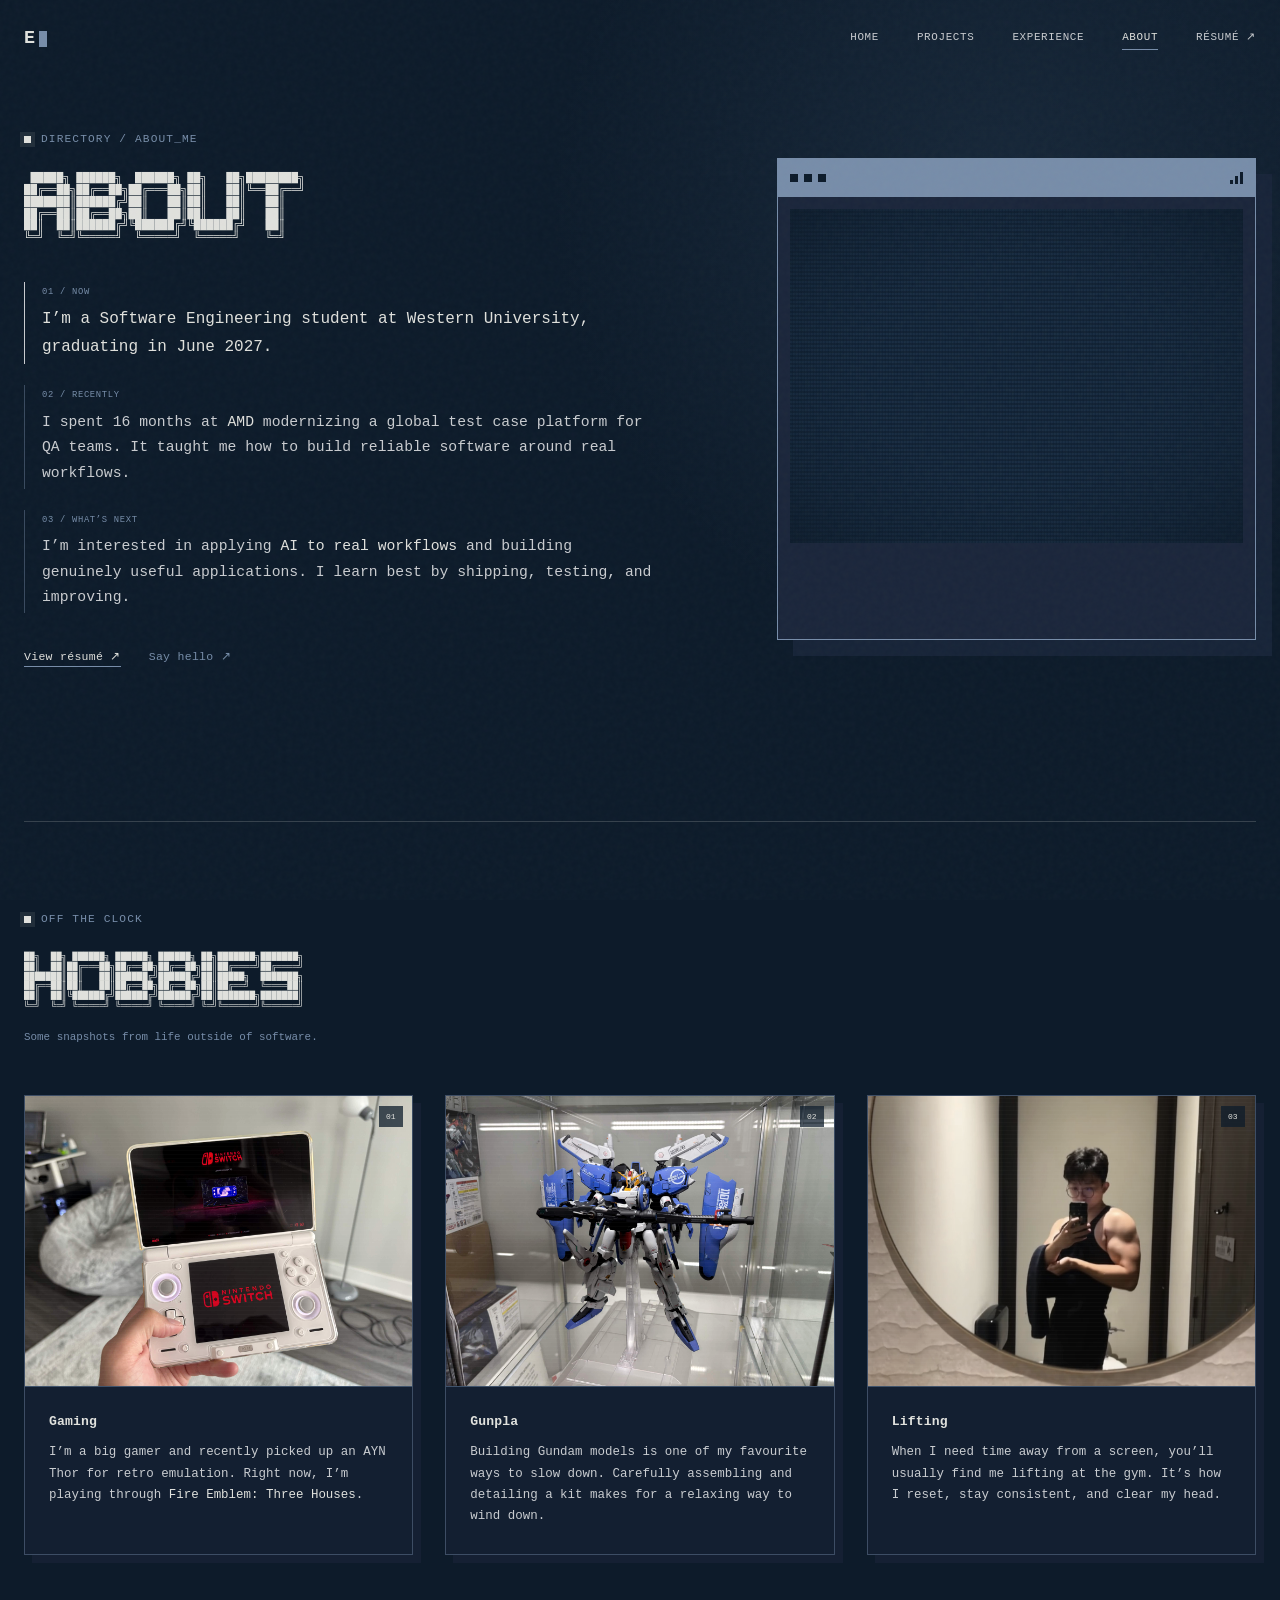
==== commit 56558518: "feat: animate about page" ====
--- a/about.html
+++ b/about.html
@@ -77,6 +77,16 @@
           </div>
 
           <div class="call-screen">
+            <div class="call-connect" aria-hidden="true">
+              <p class="connect-heading">Establishing video link</p>
+              <div class="connect-log">
+                <p><span>[ok]</span> audio channel</p>
+                <p><span>[ok]</span> video channel</p>
+                <p><span>[ok]</span> signal acquired</p>
+              </div>
+              <div class="connect-progress"><span></span></div>
+              <p class="connect-status">Connecting<span class="connect-dots">...</span></p>
+            </div>
             <img class="profile-photo" src="assets/images/headshot-codec.png" alt="A pixelated portrait of Ethan Liu" />
 
             <div class="call-status"><span aria-hidden="true"></span>Live</div>
--- a/styles.css
+++ b/styles.css
@@ -99,10 +99,7 @@
 
 .pixel-window { align-self: center; width: 100%; border: 1px solid var(--mist); box-shadow: 18px 18px 0 var(--navy); image-rendering: pixelated; }
 .window-bar { display: flex; gap: 6px; align-items: center; height: 35px; padding: 0 12px; background: var(--mist); }
-.window-bar span { width: 8px; height: 8px; border-radius: 50%; }
-.window-bar span:nth-child(1) { background: #ff5f57; }
-.window-bar span:nth-child(2) { background: #febc2e; }
-.window-bar span:nth-child(3) { background: #28c840; }
+.window-bar span, .note-bar span, .call-window-controls span { width: 8px; height: 8px; border-radius: 0; background: var(--ink); }
 .pixel-desktop {
   position: relative;
   height: clamp(390px, 36vw, 470px);
@@ -123,6 +120,49 @@
   background-image: linear-gradient(rgba(119, 141, 169, .14) 1px, transparent 1px), linear-gradient(90deg, rgba(119, 141, 169, .14) 1px, transparent 1px);
   background-size: 20px 20px;
 }
+.desktop-boot { display: none; }
+.desktop-boot[hidden] { display: none !important; }
+.landing-motion .pixel-window { transform-origin: center; animation: desktop-power-on .68s steps(8, end) both; }
+.landing-motion .desktop-boot {
+  position: absolute;
+  z-index: 10;
+  inset: 0;
+  display: flex;
+  flex-direction: column;
+  justify-content: center;
+  padding: clamp(24px, 6vw, 58px);
+  overflow: hidden;
+  color: var(--paper-soft);
+  background: #081421;
+  animation: boot-screen-out .28s steps(4, end) 2.48s forwards;
+}
+.landing-motion .desktop-boot::before {
+  position: absolute;
+  inset: 0;
+  content: "";
+  opacity: .22;
+  background: repeating-linear-gradient(to bottom, transparent 0 3px, rgba(224, 225, 221, .18) 3px 4px);
+  animation: boot-interference .18s steps(2, end) 6;
+}
+.boot-copy { position: relative; z-index: 1; font-size: clamp(.48rem, .8vw, .66rem); letter-spacing: .03em; }
+.boot-copy p { margin: 0 0 10px; opacity: 1; }
+.boot-copy p span { color: var(--mist); }
+.landing-motion .boot-copy p:nth-child(1) { animation: boot-line-in .08s steps(1, end) .72s both; }
+.landing-motion .boot-copy p:nth-child(2) { animation: boot-line-in .08s steps(1, end) 1.05s both; }
+.landing-motion .boot-copy p:nth-child(3) { animation: boot-line-in .08s steps(1, end) 1.38s both; }
+.landing-motion .boot-copy .boot-ready { margin-top: 22px; color: var(--paper); animation: boot-line-in .08s steps(1, end) 2.06s both; }
+.boot-cursor { display: inline-block; width: 7px; height: 1em; margin-left: 7px; vertical-align: -.16em; background: var(--paper); }
+.landing-motion .boot-cursor { animation: blink .42s steps(1, end) 2; }
+.boot-progress { position: relative; z-index: 1; width: min(240px, 72%); height: 7px; margin-top: 16px; border: 1px solid rgba(119, 141, 169, .55); opacity: 0; }
+.boot-progress span { display: block; width: 0; height: 100%; background: var(--mist); }
+.landing-motion .boot-progress { animation: boot-line-in .08s steps(1, end) 1.58s forwards; }
+.landing-motion .boot-progress span { animation: boot-progress 540ms steps(9, end) 1.62s forwards; }
+.landing-motion .desktop-icons,
+.landing-motion .desktop-note,
+.landing-motion .taskbar { opacity: 0; }
+.landing-motion.landing-ready .desktop-icons { animation: desktop-item-in .38s steps(5, end) forwards; }
+.landing-motion.landing-ready .desktop-note { animation: desktop-item-in .42s steps(5, end) .14s forwards; }
+.landing-motion.landing-ready .taskbar { animation: taskbar-in .3s steps(5, end) .06s forwards; }
 .desktop-icons { position: absolute; z-index: 2; top: 32px; left: 30px; display: flex; flex-direction: column; gap: 25px; }
 .desktop-icon { display: grid; grid-template-columns: 40px auto; gap: 12px; align-items: center; width: fit-content; padding: 7px 9px; color: var(--paper-soft); font-size: .66rem; text-shadow: 1px 1px 0 var(--ink); transition: color 120ms ease, background 120ms ease; }
 .desktop-icon:hover, .desktop-icon:focus-visible { color: white; background: rgba(119, 141, 169, .24); outline: 1px solid rgba(224, 225, 221, .42); outline-offset: 0; }
@@ -131,7 +171,6 @@
 .desktop-icon:hover .folder, .desktop-icon:hover .folder::before, .desktop-icon:focus-visible .folder, .desktop-icon:focus-visible .folder::before { background: var(--paper); }
 .desktop-note { position: absolute; z-index: 3; top: 82px; right: 42px; width: 260px; border: 1px solid var(--mist); box-shadow: 9px 9px 0 rgba(27, 38, 59, .8); }
 .note-bar { display: flex; justify-content: flex-end; gap: 4px; height: 20px; padding: 6px; background: var(--mist); }
-.note-bar span { width: 7px; height: 7px; background: var(--ink); }
 .note-body { min-height: 110px; padding: 35px 18px; background: rgba(27, 38, 59, .95); }
 .note-body p { margin: 0 0 10px; color: var(--paper); font-size: .62rem; white-space: nowrap; }
 .note-body p:last-child { margin-bottom: 0; }
@@ -146,6 +185,105 @@
 .page-shell { display: flex; flex-direction: column; justify-content: center; width: var(--page); min-height: 100vh; margin: 0 auto; padding: 130px 0; }
 .page-shell h1 { margin-bottom: 20px; }
 .page-shell > p:not(.eyebrow) { margin-bottom: 35px; color: var(--paper-soft); font-family: var(--pixel); font-size: .8rem; }
+
+.experience-page { width: var(--page); min-height: 100vh; margin: 0 auto; padding: 145px 0 120px; }
+.experience-intro { max-width: 850px; margin-bottom: clamp(68px, 8vw, 105px); }
+.experience-intro h1 { margin-bottom: 28px; }
+.experience-lede { max-width: 560px; margin: 20px 0 0; color: var(--mist); font-family: var(--pixel); font-size: .68rem; }
+.experience-list { --timeline-progress: 0%; position: relative; display: grid; grid-template-columns: minmax(0, 1fr); gap: 54px; margin: 0; padding: 0; list-style: none; }
+.experience-list::before { position: absolute; top: 18px; bottom: 18px; left: 25px; width: 1px; content: ""; background: rgba(119, 141, 169, .36); }
+.experience-list::after { position: absolute; z-index: 1; top: 18px; left: 24px; width: 3px; height: var(--timeline-progress); max-height: calc(100% - 36px); content: ""; background: linear-gradient(to bottom, #c78383 0 42%, #a99ac5 64%, #83a8c4 100%); box-shadow: 0 0 9px rgba(119, 141, 169, .48); transition: height 80ms linear; }
+.experience-record { --record-accent: var(--mist); position: relative; z-index: 2; display: grid; grid-template-columns: 52px minmax(0, 1fr); gap: clamp(22px, 4vw, 50px); align-items: start; width: 100%; min-width: 0; }
+.experience-record--amd { --record-accent: #c78383; }
+.experience-record--dream { --record-accent: #a99ac5; }
+.experience-record--rbc { --record-accent: #83a8c4; }
+.experience-marker { position: relative; z-index: 2; display: grid; width: 52px; height: 52px; border: 1px solid var(--record-accent); place-items: center; color: var(--record-accent); background: var(--ink); box-shadow: inset 0 0 0 5px var(--navy); font-family: var(--pixel); font-size: .58rem; }
+.experience-window { position: relative; width: 100%; min-width: 0; max-width: 100%; overflow: hidden; border: 1px solid rgba(119, 141, 169, .56); background: rgba(27, 38, 59, .46); box-shadow: 12px 12px 0 rgba(27, 38, 59, .64); font-family: var(--pixel); }
+.experience-window::after, .activity-card::after { position: absolute; z-index: 4; top: 0; right: 0; left: 0; height: 18%; pointer-events: none; content: ""; opacity: 0; background: linear-gradient(to bottom, transparent, color-mix(in srgb, var(--record-accent, var(--activity-accent)) 22%, transparent), rgba(224, 225, 221, .12), transparent); transform: translateY(-130%); }
+.experience-window-bar { display: flex; align-items: center; justify-content: space-between; min-height: 35px; padding: 0 12px 0 18px; color: var(--ink); background: var(--mist); box-shadow: inset 6px 0 0 var(--record-accent); font-size: .5rem; letter-spacing: .04em; text-transform: uppercase; }
+.experience-window-bar > span { min-width: 0; overflow: hidden; text-overflow: ellipsis; white-space: nowrap; }
+.window-controls { display: flex; gap: 6px; }
+.window-controls span { width: 8px; height: 8px; background: var(--ink); }
+.experience-window-body { position: relative; isolation: isolate; padding: clamp(26px, 4vw, 46px); }
+.experience-window-body::before { position: absolute; z-index: -1; inset: 0; pointer-events: none; content: ""; opacity: .2; }
+.experience-record--amd .experience-window-body::before { background-image: linear-gradient(rgba(199, 131, 131, .18) 1px, transparent 1px), linear-gradient(90deg, rgba(199, 131, 131, .18) 1px, transparent 1px), radial-gradient(circle at 87% 18%, rgba(199, 131, 131, .38) 0 2px, transparent 3px); background-position: 0 0, 0 0, 0 0; background-size: 24px 24px, 24px 24px, 48px 48px; mask-image: linear-gradient(105deg, transparent 18%, black 100%); }
+.experience-record--dream .experience-window-body::before { background-image: linear-gradient(135deg, rgba(169, 154, 197, .2) 1px, transparent 1px), linear-gradient(45deg, rgba(169, 154, 197, .1) 1px, transparent 1px); background-size: 30px 30px, 30px 30px; mask-image: linear-gradient(120deg, transparent 10%, black 100%); }
+.experience-record--rbc .experience-window-body::before { background-image: repeating-linear-gradient(0deg, transparent 0 31px, rgba(131, 168, 196, .2) 31px 32px), linear-gradient(90deg, transparent 0 78%, rgba(131, 168, 196, .18) 78% 78.2%, transparent 78.2%); mask-image: linear-gradient(110deg, transparent 15%, black 100%); }
+.role-heading { display: flex; justify-content: space-between; gap: 32px; padding-bottom: 26px; border-bottom: 1px solid var(--line); }
+.role-identity { display: flex; min-width: 0; align-items: center; gap: 19px; }
+.company-mark { display: grid; flex: 0 0 auto; width: 54px; height: 48px; padding: 9px; border: 1px solid color-mix(in srgb, var(--record-accent) 58%, transparent); place-items: center; background: rgba(13, 27, 42, .58); box-shadow: 4px 4px 0 rgba(13, 27, 42, .36); }
+.company-mark img { display: block; max-width: 100%; max-height: 100%; object-fit: contain; }
+.company-mark--amd { width: 48px; height: 48px; padding: 9px; }
+.company-mark--amd img { opacity: .86; }
+.company-mark--shield { width: 48px; height: 58px; padding: 5px; }
+.company-mark--shield img { filter: saturate(.66) contrast(.96); opacity: .9; }
+.company-mark--dream { width: 52px; height: 52px; padding: 5px; }
+.company-mark--dream img { width: 100%; height: 100%; object-fit: contain; filter: drop-shadow(1px 0 rgba(224, 225, 221, .7)) drop-shadow(-1px 0 rgba(224, 225, 221, .7)) drop-shadow(0 1px rgba(224, 225, 221, .7)) drop-shadow(0 -1px rgba(224, 225, 221, .7)); }
+.role-company { margin: 0 0 8px; color: var(--record-accent); font-size: .6rem; letter-spacing: .07em; text-transform: uppercase; }
+.role-heading h2 { margin: 0; color: var(--paper); font-family: var(--pixel); font-size: clamp(1rem, 2vw, 1.35rem); font-weight: 400; letter-spacing: -.035em; line-height: 1.35; }
+.role-meta { display: flex; flex: 0 0 auto; flex-direction: column; align-items: flex-end; color: var(--paper-soft); font-size: .58rem; line-height: 1.75; text-align: right; }
+.role-meta span:last-child { color: var(--mist); }
+.role-metrics { display: grid; grid-template-columns: repeat(3, 1fr); margin: 27px 0 0; border: 1px solid rgba(119, 141, 169, .24); background: rgba(13, 27, 42, .38); }
+.role-metrics div { min-width: 0; padding: 13px 15px 15px; border-right: 1px solid rgba(119, 141, 169, .24); }
+.role-metrics div:last-child { border-right: 0; }
+.role-metrics dt { margin-bottom: 4px; color: var(--mist); font-size: .45rem; letter-spacing: .06em; text-transform: uppercase; }
+.role-metrics dd { margin: 0; color: var(--record-accent); font-size: .82rem; line-height: 1.2; }
+.role-highlights { display: grid; gap: 17px; margin: 27px 0 34px; padding: 0; list-style: none; }
+.role-highlights li { position: relative; max-width: 980px; padding-left: 22px; color: var(--paper-soft); font-size: clamp(.74rem, 1.05vw, .84rem); line-height: 1.75; }
+.role-highlights li::before { position: absolute; top: 0; left: 0; content: ">"; color: var(--record-accent); }
+.role-highlights strong { color: var(--paper); font-weight: 400; }
+.role-footer { display: flex; align-items: flex-end; justify-content: space-between; gap: 24px; padding-top: 22px; border-top: 1px solid var(--line); }
+.role-stack { display: flex; flex-wrap: wrap; gap: 7px; margin: 0; padding: 0; list-style: none; }
+.role-stack li { padding: 5px 8px; border: 1px solid color-mix(in srgb, var(--record-accent) 34%, transparent); color: var(--record-accent); background: rgba(13, 27, 42, .35); font-size: .5rem; line-height: 1; }
+.record-status { display: flex; flex: 0 0 auto; align-items: center; gap: 7px; color: var(--mist); font-size: .5rem; text-transform: uppercase; }
+.record-status i { width: 6px; height: 6px; background: var(--record-accent); box-shadow: 0 0 0 3px rgba(224, 225, 221, .08); }
+.experience-footer { display: flex; align-items: center; justify-content: space-between; margin: 65px 0 0 102px; padding-top: 23px; border-top: 1px solid var(--line); color: var(--mist); font-family: var(--pixel); font-size: .55rem; letter-spacing: .05em; text-transform: uppercase; }
+
+.activities-section { margin: clamp(72px, 8vw, 105px) 0 0; }
+.activities-heading { margin-bottom: 45px; }
+.activities-heading h2 { margin: 0; }
+.activities-heading > p:last-child { max-width: 560px; margin: 20px 0 0; color: var(--mist); font-family: var(--pixel); font-size: .68rem; }
+.activities-grid { display: grid; grid-template-columns: repeat(3, minmax(0, 1fr)); gap: clamp(16px, 2vw, 26px); }
+.activity-card { --activity-accent: var(--mist); position: relative; display: flex; min-height: 300px; overflow: hidden; flex-direction: column; padding: 24px; border: 1px solid rgba(119, 141, 169, .42); background: rgba(27, 38, 59, .46); box-shadow: 7px 7px 0 rgba(27, 38, 59, .58); font-family: var(--pixel); }
+.activity-card::before { position: absolute; top: 0; right: 0; left: 0; height: 4px; content: ""; background: var(--activity-accent); }
+.activity-card--hackathon { --activity-accent: #c78383; }
+.activity-card--fellowship { --activity-accent: #d1b86f; }
+.activity-card--leadership { --activity-accent: #83a8c4; }
+.activity-card-top { display: flex; align-items: center; justify-content: space-between; gap: 15px; margin-bottom: 38px; }
+.activity-icon { display: grid; width: 38px; height: 38px; border: 1px solid color-mix(in srgb, var(--activity-accent) 62%, transparent); place-items: center; color: var(--activity-accent); background: rgba(13, 27, 42, .52); }
+.activity-icon--logo { padding: 6px; }
+.activity-icon--logo img { display: block; width: 100%; height: 100%; object-fit: contain; }
+.activity-icon--htn { padding: 4px; }
+.activity-icon--rbc { padding: 5px 7px; }
+.activity-icon--rbc img { filter: saturate(.72); }
+.activity-icon--social-impact img { filter: brightness(0) invert(1); opacity: .8; }
+.activity-badge { padding: 6px 8px; border: 1px solid color-mix(in srgb, var(--activity-accent) 45%, transparent); color: var(--activity-accent); font-size: .48rem; line-height: 1; text-transform: uppercase; }
+.activity-card-copy { margin-bottom: 28px; }
+.activity-type { margin: 0 0 8px; color: var(--activity-accent); font-size: .5rem; letter-spacing: .07em; text-transform: uppercase; }
+.activity-card h3 { margin: 0 0 17px; color: var(--paper); font-family: var(--pixel); font-size: clamp(.86rem, 1.25vw, 1.05rem); font-weight: 400; line-height: 1.45; }
+.activity-card-copy > p:last-child { margin: 0; color: var(--paper-soft); font-size: .7rem; line-height: 1.72; }
+.activity-card-copy em { color: var(--paper); font-style: normal; }
+.activity-index { margin-top: auto; padding-top: 17px; border-top: 1px solid var(--line); color: var(--mist); font-size: .46rem; letter-spacing: .08em; }
+
+.experience-motion .experience-record,
+.experience-motion .activity-card { opacity: 0; filter: brightness(.68); transform: translateY(20px); }
+.experience-motion .experience-record.is-visible,
+.experience-motion .activity-card.is-visible { animation: record-boot .62s steps(7, end) forwards; }
+.experience-motion .experience-record.is-visible .experience-window::after { animation: signal-sweep .72s ease-out .08s; }
+.experience-motion .activity-card.is-visible::after { animation: signal-sweep .62s ease-out .12s; }
+.experience-motion .activity-card:nth-child(2).is-visible { animation-delay: .09s; }
+.experience-motion .activity-card:nth-child(3).is-visible { animation-delay: .18s; }
+.experience-motion .activity-card.is-visible .activity-badge { animation: badge-stamp .38s steps(4, end) .38s both; }
+.experience-motion .experience-record.is-visible .experience-marker { animation: marker-lock .42s steps(4, end) .15s backwards; }
+.experience-motion .experience-record.is-visible .window-controls span:first-child { animation: control-pulse 3.8s steps(1, end) 1s infinite; }
+.experience-motion .experience-record.is-visible .company-mark img,
+.experience-motion .activity-card.is-visible .activity-icon img { animation: logo-lock .45s steps(5, end) .16s backwards; }
+
+@media (hover: hover) {
+  .experience-window:hover::after { animation: signal-sweep .68s ease-out; }
+  .experience-window { transition: border-color 160ms ease, box-shadow 160ms ease; }
+  .experience-window:hover { border-color: color-mix(in srgb, var(--record-accent) 68%, var(--mist)); box-shadow: 12px 12px 0 rgba(27, 38, 59, .64), inset 0 0 35px color-mix(in srgb, var(--record-accent) 7%, transparent); }
+}
 
 .about-page { display: flex; flex-direction: column; gap: clamp(100px, 12vw, 160px); width: var(--page); min-height: 100vh; margin: 0 auto; padding: 130px 0 120px; }
 .about-layout { display: grid; grid-template-columns: minmax(0, .95fr) minmax(390px, .7fr); gap: clamp(54px, 8vw, 120px); align-items: center; width: 100%; }
@@ -161,20 +299,65 @@
 .about-prose em { color: var(--paper); font-style: normal; }
 .about-actions { display: flex; flex-wrap: wrap; gap: 28px; margin-top: 34px; }
 
-.call-window { width: 100%; margin: 0; border: 1px solid var(--mist); background: var(--navy); box-shadow: 16px 16px 0 rgba(27, 38, 59, .85); font-family: var(--pixel); image-rendering: pixelated; }
+.call-window { position: relative; width: 100%; margin: 0; border: 1px solid var(--mist); background: var(--navy); box-shadow: 16px 16px 0 rgba(27, 38, 59, .85); font-family: var(--pixel); image-rendering: pixelated; }
 .call-titlebar { display: flex; align-items: center; justify-content: space-between; min-height: 38px; padding: 0 12px; color: var(--ink); background: var(--mist); font-size: .58rem; letter-spacing: .04em; text-transform: uppercase; }
 .call-window-controls { display: flex; gap: 6px; }
-.call-window-controls span { width: 8px; height: 8px; border-radius: 50%; background: var(--ink); }
-.call-window-controls span:nth-child(2) { opacity: .64; }
-.call-window-controls span:nth-child(3) { opacity: .34; }
 .call-quality { display: flex; justify-self: end; align-items: end; gap: 2px; height: 12px; }
 .call-quality i { display: block; width: 3px; background: var(--ink); }
 .call-quality i:nth-child(1) { height: 4px; }
 .call-quality i:nth-child(2) { height: 8px; }
 .call-quality i:nth-child(3) { height: 12px; }
-.call-screen { position: relative; aspect-ratio: 4 / 3; overflow: hidden; border: 12px solid var(--navy); background: #14283e; }
-.call-screen::before { position: absolute; inset: 0; z-index: 2; pointer-events: none; content: ""; opacity: .15; background: repeating-linear-gradient(0deg, transparent 0 3px, rgba(224, 225, 221, .15) 3px 4px); }
-.profile-photo { display: block; width: 100%; height: 100%; object-fit: cover; object-position: center; filter: saturate(.82) contrast(1.05); }
+.call-screen { position: relative; aspect-ratio: 4 / 3; overflow: hidden; border: 12px solid var(--navy); border-radius: 7px / 12px; background: #14283e; }
+.call-connect { display: none; }
+.call-connect[hidden] { display: none !important; }
+.call-connecting .call-window { transform-origin: center; animation: call-power-on .58s steps(7, end) both; }
+.call-connecting .call-connect {
+  position: absolute;
+  z-index: 5;
+  inset: 0;
+  display: flex;
+  flex-direction: column;
+  justify-content: center;
+  padding: clamp(22px, 5vw, 42px);
+  overflow: hidden;
+  color: var(--paper-soft);
+  background: #081421;
+  animation: call-connect-out .24s steps(4, end) 2.26s forwards;
+}
+.call-connecting .call-connect::before {
+  position: absolute;
+  inset: 0;
+  content: "";
+  opacity: .22;
+  background: repeating-linear-gradient(to bottom, transparent 0 3px, rgba(224, 225, 221, .18) 3px 4px);
+  animation: boot-interference .18s steps(2, end) 6;
+}
+.connect-heading, .connect-log, .connect-progress, .connect-status { position: relative; z-index: 1; }
+.connect-heading { margin: 0 0 24px; color: var(--paper); font-size: clamp(.54rem, .9vw, .68rem); letter-spacing: .08em; text-transform: uppercase; }
+.connect-log p { margin: 0 0 8px; opacity: 1; font-size: clamp(.45rem, .7vw, .58rem); }
+.connect-log p span { color: var(--mist); }
+.call-connecting .connect-log p:nth-child(1) { animation: boot-line-in .08s steps(1, end) .66s both; }
+.call-connecting .connect-log p:nth-child(2) { animation: boot-line-in .08s steps(1, end) 1s both; }
+.call-connecting .connect-log p:nth-child(3) { animation: boot-line-in .08s steps(1, end) 1.34s both; }
+.connect-progress { width: 100%; height: 7px; margin-top: 18px; border: 1px solid rgba(119, 141, 169, .55); opacity: 0; }
+.connect-progress span { display: block; width: 0; height: 100%; background: var(--mist); }
+.call-connecting .connect-progress { animation: boot-line-in .08s steps(1, end) 1.5s forwards; }
+.call-connecting .connect-progress span { animation: boot-progress 600ms steps(10, end) 1.54s forwards; }
+.connect-status { margin: 10px 0 0; color: var(--mist); font-size: .48rem; letter-spacing: .06em; text-transform: uppercase; }
+.connect-dots { display: inline-block; width: 2.4em; overflow: hidden; vertical-align: bottom; animation: connect-dots .9s steps(4, end) infinite; }
+.call-connecting .profile-photo,
+.call-connecting .call-status,
+.call-connecting .call-nameplate,
+.call-connecting .call-toolbar,
+.call-connecting .call-window figcaption { opacity: 0; }
+.call-connecting.call-ready .profile-photo { animation: call-signal-lock .56s steps(7, end) forwards; }
+.call-connecting.call-ready .call-status,
+.call-connecting.call-ready .call-nameplate,
+.call-connecting.call-ready .call-toolbar,
+.call-connecting.call-ready .call-window figcaption { animation: desktop-item-in .34s steps(4, end) .18s forwards; }
+.call-screen::before { position: absolute; inset: 0; z-index: 2; pointer-events: none; content: ""; background: radial-gradient(ellipse at center, transparent 48%, rgba(13, 27, 42, .32) 76%, rgba(13, 27, 42, .82) 100%), repeating-linear-gradient(0deg, rgba(13, 27, 42, .08) 0 2px, rgba(13, 27, 42, .58) 2px 4px), repeating-linear-gradient(90deg, rgba(224, 225, 221, .035) 0 1px, rgba(119, 141, 169, .04) 1px 2px, rgba(13, 27, 42, .08) 2px 3px); animation: crt-raster-drift .9s linear infinite; }
+.call-screen::after { position: absolute; z-index: 2; top: -16%; right: 0; left: 0; height: 12%; pointer-events: none; content: ""; background: linear-gradient(to bottom, transparent 0, rgba(119, 141, 169, .08) 35%, rgba(224, 225, 221, .24) 52%, rgba(119, 141, 169, .1) 58%, transparent 100%); mix-blend-mode: screen; filter: blur(.4px); animation: crt-refresh-roll 4.2s linear infinite; }
+.profile-photo { display: block; width: 100%; height: 100%; object-fit: cover; object-position: center; filter: saturate(.72) contrast(1.16) brightness(.9); transform: scale(1.012); animation: crt-signal-flicker 6s steps(1, end) infinite; }
 .call-status { position: absolute; z-index: 3; top: 13px; right: 13px; display: flex; align-items: center; gap: 6px; padding: 5px 7px; color: var(--paper); background: rgba(13, 27, 42, .72); font-size: .5rem; letter-spacing: .08em; text-transform: uppercase; }
 .call-status span { width: 6px; height: 6px; background: #65c988; box-shadow: 0 0 0 3px rgba(101, 201, 136, .15); }
 .call-nameplate { position: absolute; z-index: 3; bottom: 13px; left: 13px; display: flex; flex-direction: column; padding: 7px 9px; background: rgba(13, 27, 42, .75); line-height: 1.35; }
@@ -191,7 +374,8 @@
 .hobbies-heading h2 { max-width: 720px; margin: 0; }
 .hobbies-heading > p:last-child { max-width: 420px; margin: 18px 0 0; color: var(--mist); font-family: var(--pixel); font-size: .68rem; }
 .hobby-grid { display: grid; grid-template-columns: repeat(3, 1fr); gap: clamp(18px, 2.5vw, 32px); }
-.hobby-card { min-width: 0; border: 1px solid rgba(119, 141, 169, .42); background: rgba(27, 38, 59, .46); box-shadow: 8px 8px 0 rgba(27, 38, 59, .6); }
+.hobby-card { position: relative; min-width: 0; overflow: hidden; border: 1px solid rgba(119, 141, 169, .42); background: rgba(27, 38, 59, .46); box-shadow: 8px 8px 0 rgba(27, 38, 59, .6); }
+.hobby-card::after { position: absolute; z-index: 4; top: 0; right: 0; left: 0; height: 18%; pointer-events: none; content: ""; opacity: 0; background: linear-gradient(to bottom, transparent, rgba(119, 141, 169, .24), rgba(224, 225, 221, .12), transparent); transform: translateY(-130%); }
 .hobby-image { position: relative; aspect-ratio: 4 / 3; overflow: hidden; border-bottom: 1px solid rgba(119, 141, 169, .42); background: #14283e; }
 .hobby-image::after { position: absolute; inset: 0; z-index: 2; pointer-events: none; content: ""; opacity: .12; background: repeating-linear-gradient(0deg, transparent 0 3px, rgba(224, 225, 221, .18) 3px 4px); }
 .hobby-image > img { width: 100%; height: 100%; object-fit: cover; filter: saturate(.82) contrast(1.04); }
@@ -200,7 +384,124 @@
 .hobby-card-copy h3 { margin: 0 0 10px; color: var(--paper); font-family: var(--pixel); font-size: .82rem; letter-spacing: .01em; }
 .hobby-card-copy p { margin: 0; color: var(--paper-soft); font-family: var(--pixel); font-size: .78rem; line-height: 1.7; }
 .hobby-card-copy em { color: var(--paper); font-style: normal; }
+.about-motion .hobby-card { opacity: 0; filter: brightness(.68); transform: translateY(20px); }
+.about-motion .hobby-card.is-visible { animation: record-boot .62s steps(7, end) forwards; }
+.about-motion .hobby-card:nth-child(2).is-visible { animation-delay: .09s; }
+.about-motion .hobby-card:nth-child(3).is-visible { animation-delay: .18s; }
+.about-motion .hobby-card.is-visible::after { animation: signal-sweep .66s ease-out .12s; }
+.about-motion .hobby-card.is-visible .hobby-index { animation: badge-stamp .38s steps(4, end) .34s both; }
+.about-motion .hobby-card.is-visible .hobby-image img { animation: hobby-signal-in .52s steps(6, end) .1s backwards; }
+@media (hover: hover) {
+  .hobby-card { transition: border-color 160ms ease, box-shadow 160ms ease; }
+  .hobby-card:hover { border-color: rgba(224, 225, 221, .55); box-shadow: 8px 8px 0 rgba(27, 38, 59, .6), inset 0 0 32px rgba(119, 141, 169, .08); }
+  .hobby-card:hover::after { animation: signal-sweep .66s ease-out; }
+}
+@keyframes crt-raster-drift { to { background-position: 0 0, 0 8px, 6px 0; } }
+@keyframes crt-refresh-roll { 0% { transform: translateY(0); } 78%, 100% { transform: translateY(970%); } }
+@keyframes call-power-on {
+  0% { opacity: 0; filter: brightness(2.8); transform: scaleX(.025) scaleY(.012); }
+  38% { opacity: 1; filter: brightness(2); transform: scaleX(1) scaleY(.018); }
+  66% { filter: brightness(1.35); transform: scale(1); }
+  82% { filter: brightness(.74); transform: scaleX(1.008) scaleY(.988); }
+  100% { opacity: 1; filter: brightness(1); transform: scale(1); }
+}
+@keyframes call-connect-out {
+  0% { opacity: 1; filter: brightness(1); }
+  48% { opacity: .34; filter: brightness(2.2); transform: translateX(2px); }
+  70% { opacity: .72; transform: translateX(-2px); }
+  100% { opacity: 0; filter: brightness(2.8); transform: scaleY(.02); }
+}
+@keyframes call-signal-lock {
+  0% { opacity: 0; filter: saturate(0) contrast(1.8) brightness(1.7); transform: scale(1.035) translateX(-5px); }
+  25% { opacity: .65; transform: scale(1.025) translateX(4px); }
+  43% { opacity: .2; filter: saturate(.3) contrast(1.5) brightness(.8); }
+  62% { opacity: .88; transform: scale(1.018) translateX(-2px); }
+  100% { opacity: 1; filter: saturate(.72) contrast(1.16) brightness(.9); transform: scale(1.012) translateX(0); }
+}
+@keyframes connect-dots {
+  from { width: 0; }
+  to { width: 2.4em; }
+}
+@keyframes hobby-signal-in {
+  0% { opacity: 0; filter: saturate(0) contrast(1.5) brightness(.55); transform: scale(1.045) translateX(-4px); }
+  42% { opacity: .5; transform: scale(1.025) translateX(3px); }
+  58% { opacity: .22; }
+  100% { opacity: 1; filter: saturate(.82) contrast(1.04); transform: scale(1) translateX(0); }
+}
+@keyframes crt-signal-flicker {
+  0%, 8%, 11%, 39%, 42%, 77%, 80%, 100% { opacity: 1; transform: scale(1.012) translateX(0); }
+  9% { opacity: .92; transform: scale(1.012) translateX(-1px); }
+  10% { opacity: .98; transform: scale(1.012) translateX(1px); }
+  40% { opacity: .94; transform: scale(1.012) translateX(1px); }
+  41% { opacity: 1; transform: scale(1.012) translateX(-1px); }
+  78% { opacity: .9; transform: scale(1.012) translateX(0); }
+  79% { opacity: .97; transform: scale(1.012) translateX(1px); }
+}
 @keyframes blink { 50% { opacity: 0; } }
+@keyframes desktop-power-on {
+  0% { opacity: 0; filter: brightness(3); transform: scaleX(.02) scaleY(.012); }
+  34% { opacity: 1; filter: brightness(2.2); transform: scaleX(1) scaleY(.018); }
+  58% { filter: brightness(1.5); transform: scaleX(1) scaleY(1); }
+  76% { filter: brightness(.72); transform: scaleX(1.006) scaleY(.985); }
+  100% { opacity: 1; filter: brightness(1); transform: scale(1); }
+}
+@keyframes boot-interference {
+  0% { opacity: .08; transform: translateY(-2px); }
+  50% { opacity: .34; transform: translateY(2px); }
+  100% { opacity: .18; transform: translateY(0); }
+}
+@keyframes boot-line-in {
+  from { opacity: 0; transform: translateX(-7px); }
+  to { opacity: 1; transform: translateX(0); }
+}
+@keyframes boot-progress { to { width: 100%; } }
+@keyframes boot-screen-out {
+  0% { opacity: 1; filter: brightness(1); transform: scaleY(1); }
+  55% { opacity: 1; filter: brightness(2.4); transform: scaleY(.018); }
+  100% { opacity: 0; filter: brightness(3); transform: scaleX(.02) scaleY(.012); }
+}
+@keyframes desktop-item-in {
+  0% { opacity: 0; filter: brightness(1.8); transform: translateY(8px); }
+  35% { opacity: .45; }
+  52% { opacity: .18; transform: translateY(3px); }
+  100% { opacity: 1; filter: brightness(1); transform: translateY(0); }
+}
+@keyframes taskbar-in {
+  from { opacity: 0; transform: translateY(100%); }
+  to { opacity: 1; transform: translateY(0); }
+}
+@keyframes record-boot {
+  0% { opacity: 0; filter: brightness(.55); transform: translateY(20px); }
+  28% { opacity: .35; filter: brightness(1.35); transform: translateY(13px); }
+  45% { opacity: .16; filter: brightness(.72); }
+  72% { opacity: .88; filter: brightness(1.08); transform: translateY(3px); }
+  100% { opacity: 1; filter: brightness(1); transform: translateY(0); }
+}
+@keyframes signal-sweep {
+  0% { opacity: 0; transform: translateY(-130%); }
+  20% { opacity: .75; }
+  100% { opacity: 0; transform: translateY(680%); }
+}
+@keyframes badge-stamp {
+  0% { opacity: 0; transform: scale(1.4); }
+  65% { opacity: 1; transform: scale(.94); }
+  100% { opacity: 1; transform: scale(1); }
+}
+@keyframes marker-lock {
+  0% { color: var(--ink); background: var(--record-accent); box-shadow: inset 0 0 0 5px var(--record-accent), 0 0 0 0 color-mix(in srgb, var(--record-accent) 55%, transparent); }
+  55% { color: var(--ink); background: var(--record-accent); box-shadow: inset 0 0 0 5px var(--record-accent), 0 0 0 7px transparent; }
+  100% { color: var(--record-accent); background: var(--ink); box-shadow: inset 0 0 0 5px var(--navy); }
+}
+@keyframes control-pulse {
+  0%, 91%, 94%, 100% { background: var(--ink); }
+  92%, 93% { background: var(--record-accent); }
+}
+@keyframes logo-lock {
+  0% { opacity: 0; filter: contrast(2) brightness(2); transform: translateX(-3px); }
+  35% { opacity: .4; transform: translateX(2px); }
+  60% { opacity: .15; transform: translateX(-1px); }
+  100% { opacity: 1; transform: translateX(0); }
+}
 
 @media (max-width: 850px) {
   .landing { min-height: auto; padding-top: 155px; padding-bottom: 120px; }
@@ -215,6 +516,9 @@
   .hobby-grid { grid-template-columns: 1fr; max-width: 620px; }
   .hobby-card { display: grid; grid-template-columns: minmax(220px, .8fr) 1fr; }
   .hobby-image { height: 100%; aspect-ratio: auto; border-right: 1px solid rgba(119, 141, 169, .42); border-bottom: 0; }
+  .experience-page { padding-top: 155px; }
+  .activities-grid { grid-template-columns: 1fr; }
+  .activity-card { min-height: 0; }
 }
 @media (max-width: 620px) {
   :root { --page: calc(100vw - 32px); }
@@ -244,6 +548,34 @@
   .hobby-card { display: block; }
   .hobby-image { aspect-ratio: 4 / 3; border-right: 0; border-bottom: 1px solid rgba(119, 141, 169, .42); }
   .hobby-card-copy { padding: 21px; }
+  .experience-page { padding-top: 120px; }
+  .experience-intro { margin-bottom: 58px; }
+  .experience-list { gap: 45px; }
+  .experience-list::before { left: 15px; }
+  .experience-list::after { left: 14px; }
+  .experience-record { grid-template-columns: 32px minmax(0, 1fr); gap: 12px; }
+  .experience-marker { width: 32px; height: 32px; box-shadow: inset 0 0 0 3px var(--navy); font-size: .48rem; }
+  .experience-window { box-shadow: 7px 7px 0 rgba(27, 38, 59, .64); }
+  .experience-window-bar { padding: 0 9px; }
+  .experience-window-body { padding: 22px 18px 24px; }
+  .role-heading { flex-direction: column; gap: 13px; padding-bottom: 21px; }
+  .role-identity { align-items: flex-start; gap: 13px; }
+  .company-mark { width: 44px; height: 42px; padding: 7px; }
+  .company-mark--amd { width: 42px; height: 42px; padding: 7px; }
+  .company-mark--dream { width: 44px; height: 44px; padding: 4px; }
+  .company-mark--shield { width: 39px; height: 48px; padding: 4px; }
+  .role-meta { align-items: flex-start; text-align: left; }
+  .role-metrics { margin-top: 21px; }
+  .role-metrics div { padding: 10px 8px 12px; }
+  .role-metrics dt { min-height: 2.5em; font-size: .4rem; }
+  .role-metrics dd { font-size: .65rem; }
+  .role-highlights { gap: 15px; margin: 24px 0 27px; }
+  .role-highlights li { padding-left: 18px; font-size: .75rem; }
+  .role-footer { align-items: flex-start; flex-direction: column; gap: 18px; }
+  .experience-footer { margin-left: 44px; }
+  .activities-heading { margin-bottom: 32px; }
+  .activity-card { padding: 21px; }
+  .activity-card-top { margin-bottom: 30px; }
 }
 @media (prefers-reduced-motion: reduce) {
   *, *::before, *::after { animation-duration: .01ms !important; animation-iteration-count: 1 !important; }
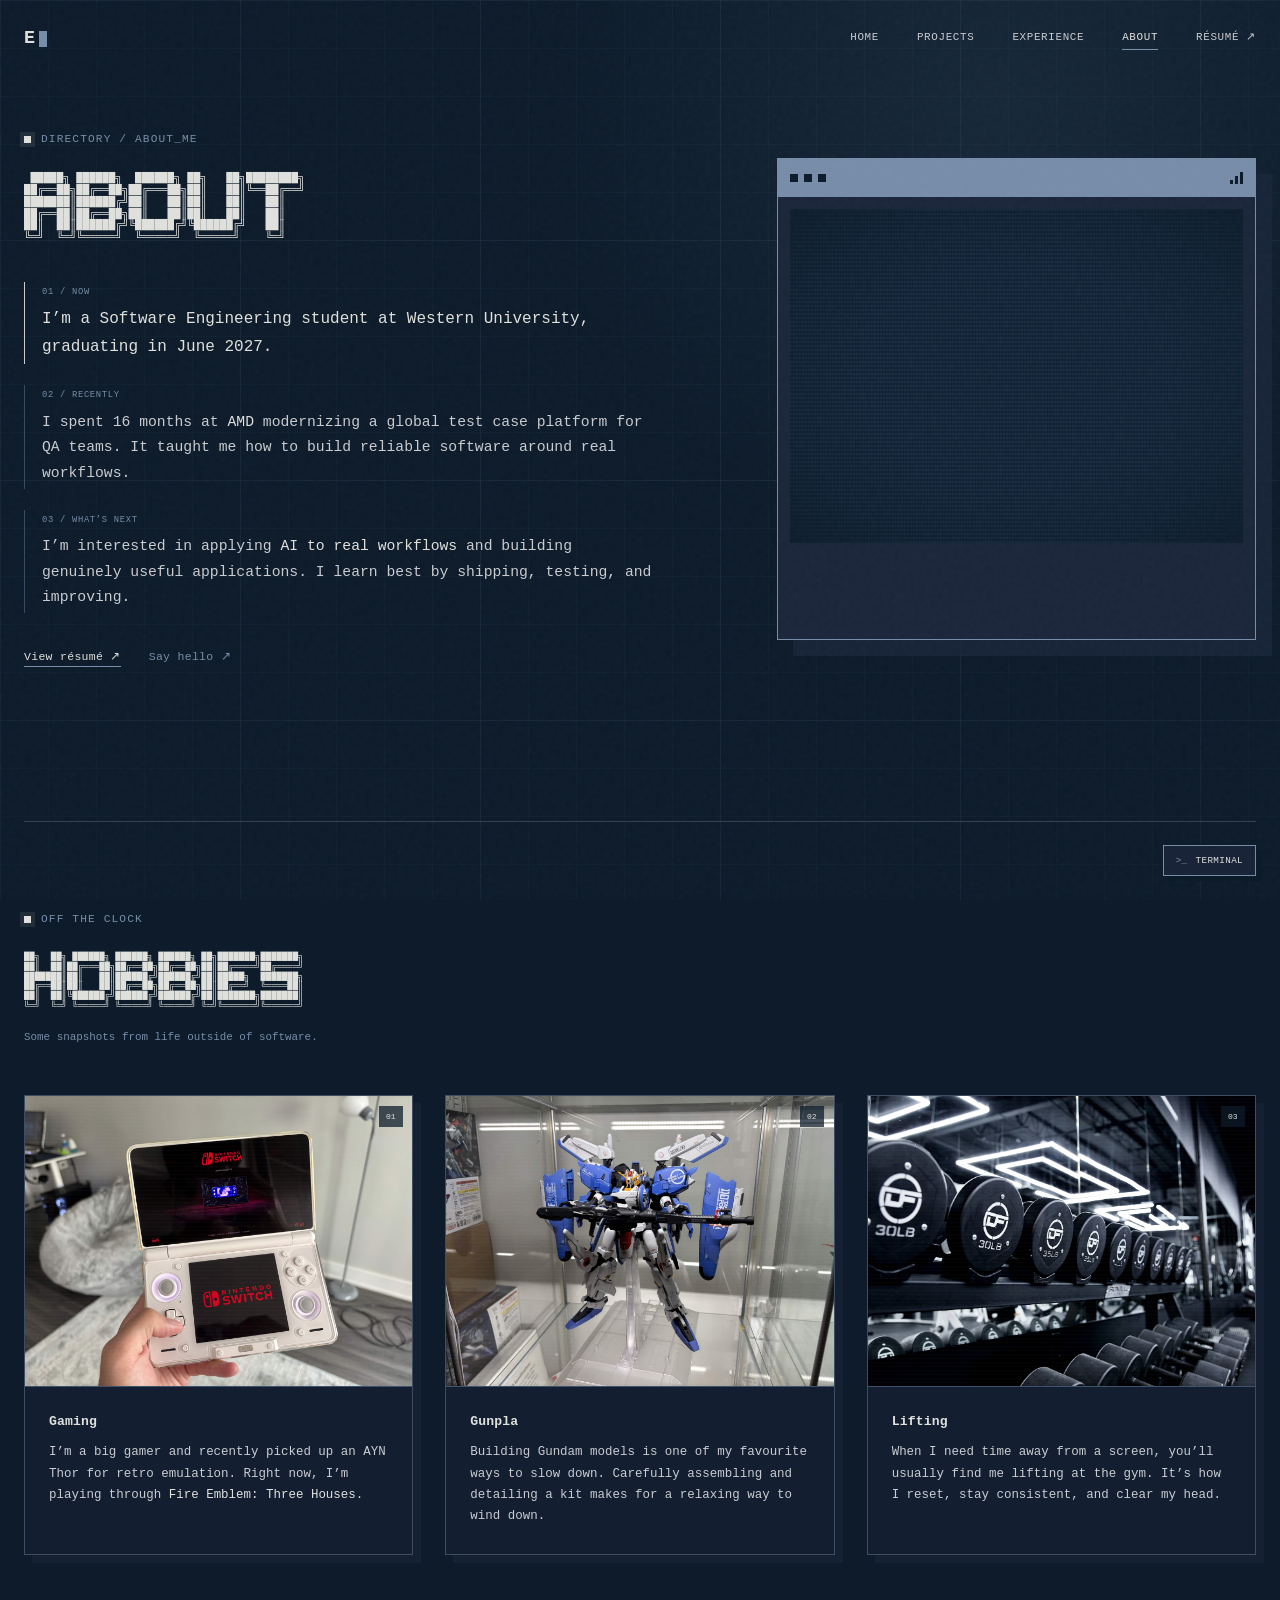
==== commit 986d5a2c: "feat: add interactive site terminal" ====
--- a/about.html
+++ b/about.html
@@ -28,6 +28,18 @@
         <a href="https://drive.google.com/file/d/12K8Z2sb5uFqbBXeucd8AHHMx-eDDHIYc/view?usp=sharing" target="_blank" rel="noreferrer">Résumé <span aria-hidden="true">↗</span></a>
       </nav>
     </header>
+    <button class="terminal-launcher" type="button" data-terminal-toggle aria-controls="site-terminal" aria-expanded="false" title="Open terminal (Ctrl/Cmd + `)"><span aria-hidden="true">&gt;_</span> terminal</button>
+    <section class="desktop-note site-terminal" id="site-terminal" data-terminal aria-label="Interactive portfolio terminal" hidden>
+      <div class="note-bar"><strong>terminal.exe</strong><div class="note-controls"><span aria-hidden="true"></span><button class="terminal-expand" type="button" data-terminal-expand aria-label="Expand terminal" aria-pressed="false" title="Expand terminal"></button><button class="terminal-close" type="button" data-terminal-close aria-label="Close terminal" title="Close terminal"></button></div></div>
+      <div class="note-body">
+        <div class="terminal-output" data-terminal-output aria-live="polite" aria-atomic="false"><p><span>&gt;</span> hello, world!</p><p class="terminal-hint">type "help" to explore</p></div>
+        <form class="terminal-form" data-terminal-form autocomplete="off">
+          <label class="sr-only" for="terminal-input">Enter a portfolio command</label><span class="terminal-prompt" aria-hidden="true">&gt;</span>
+          <span class="terminal-input-wrap"><input id="terminal-input" data-terminal-input type="text" inputmode="text" enterkeyhint="send" autocapitalize="off" autocomplete="off" spellcheck="false" aria-describedby="terminal-help" /><span class="note-cursor" aria-hidden="true"></span></span>
+          <span class="sr-only" id="terminal-help">Type help for available commands, then press Enter.</span>
+        </form>
+      </div>
+    </section>
 
     <main class="about-page" id="main">
       <section class="about-layout" aria-labelledby="about-title">
@@ -154,7 +166,7 @@
 
           <article class="hobby-card">
             <div class="hobby-image">
-              <img src="assets/images/gym-lifting.png" alt="A mirror photo after lifting at the gym" />
+              <img src="assets/images/gym-lifting.png" alt="A row of dumbbells beneath geometric gym lights" />
               <span class="hobby-index">03</span>
             </div>
             <div class="hobby-card-copy">
--- a/styles.css
+++ b/styles.css
@@ -10,7 +10,16 @@
 html, body { min-height: 100%; }
 body {
   margin: 0; color: var(--paper);
-  background: radial-gradient(circle at 78% 12%, rgba(65, 90, 119, 0.2), transparent 28rem), var(--ink);
+  background:
+    radial-gradient(circle at 78% 12%, rgba(65, 90, 119, .2), transparent 28rem),
+    radial-gradient(ellipse at 50% 36%, transparent 34%, rgba(13, 27, 42, .16) 76%, rgba(13, 27, 42, .42) 100%),
+    linear-gradient(rgba(119, 141, 169, .045) 1px, transparent 1px),
+    linear-gradient(90deg, rgba(119, 141, 169, .045) 1px, transparent 1px),
+    linear-gradient(rgba(119, 141, 169, .07) 1px, transparent 1px),
+    linear-gradient(90deg, rgba(119, 141, 169, .07) 1px, transparent 1px),
+    var(--ink);
+  background-attachment: fixed;
+  background-size: auto, auto, 48px 48px, 48px 48px, 240px 240px, 240px 240px, auto;
   font-family: var(--sans); font-size: 16px; line-height: 1.65; -webkit-font-smoothing: antialiased;
 }
 body::before {
@@ -169,12 +178,43 @@
 .folder { position: relative; width: 38px; height: 27px; margin-top: 5px; background: var(--mist); box-shadow: inset 0 -5px rgba(13, 27, 42, .16); }
 .folder::before { position: absolute; top: -6px; left: 3px; width: 17px; height: 7px; content: ""; background: var(--mist); }
 .desktop-icon:hover .folder, .desktop-icon:hover .folder::before, .desktop-icon:focus-visible .folder, .desktop-icon:focus-visible .folder::before { background: var(--paper); }
-.desktop-note { position: absolute; z-index: 3; top: 82px; right: 42px; width: 260px; border: 1px solid var(--mist); box-shadow: 9px 9px 0 rgba(27, 38, 59, .8); }
-.note-bar { display: flex; justify-content: flex-end; gap: 4px; height: 20px; padding: 6px; background: var(--mist); }
-.note-body { min-height: 110px; padding: 35px 18px; background: rgba(27, 38, 59, .95); }
+.desktop-note { position: absolute; z-index: 3; top: 62px; right: 34px; width: min(340px, calc(100% - 175px)); min-width: 250px; max-width: calc(100% - 40px); height: 220px; min-height: 180px; max-height: calc(100% - 105px); overflow: hidden; resize: both; border: 1px solid var(--mist); box-shadow: 9px 9px 0 rgba(27, 38, 59, .8); font-family: var(--pixel); }
+.desktop-note[hidden] { display: none !important; }
+.desktop-note.is-expanded { top: 20px; right: 20px; width: calc(100% - 40px) !important; height: calc(100% - 72px) !important; max-height: none; resize: none; }
+.note-bar { display: flex; align-items: center; justify-content: space-between; gap: 8px; height: 24px; padding: 6px 7px 6px 9px; color: var(--ink); background: var(--mist); }
+.note-bar strong { overflow: hidden; font-size: .48rem; font-weight: 400; letter-spacing: .04em; text-overflow: ellipsis; white-space: nowrap; }
+.note-controls { display: flex; flex: 0 0 auto; gap: 4px; }
+.terminal-expand, .terminal-close { position: relative; width: 8px; height: 8px; padding: 0; border: 0; background: var(--ink); }
+.terminal-expand::after { position: absolute; inset: 2px; border: 1px solid var(--mist); content: ""; }
+.terminal-close::before, .terminal-close::after { position: absolute; top: 1px; left: 3px; width: 1px; height: 6px; content: ""; background: var(--mist); transform: rotate(45deg); }
+.terminal-close::after { transform: rotate(-45deg); }
+.terminal-expand:hover, .terminal-expand:focus-visible, .terminal-close:hover, .terminal-close:focus-visible { background: var(--paper); }
+.terminal-expand:focus-visible, .terminal-close:focus-visible { outline: 2px solid var(--ink); outline-offset: 2px; }
+.note-body { display: flex; height: calc(100% - 24px); flex-direction: column; padding: 14px 14px 12px; background: rgba(27, 38, 59, .97); }
 .note-body p { margin: 0 0 10px; color: var(--paper); font-size: .62rem; white-space: nowrap; }
 .note-body p:last-child { margin-bottom: 0; }
 .note-body p span { color: var(--mist); }
+.terminal-output { flex: 1; padding-right: 3px; overflow: auto; scrollbar-color: var(--mist) transparent; scrollbar-width: thin; }
+.terminal-output p { margin-bottom: 5px; line-height: 1.45; overflow-wrap: anywhere; white-space: pre-wrap; }
+.terminal-output .terminal-hint { color: var(--mist); }
+.terminal-output .terminal-command { color: var(--paper-soft); }
+.terminal-output .terminal-error { color: #d5a4a4; }
+.terminal-form { display: flex; align-items: center; gap: 6px; padding-top: 8px; border-top: 1px solid rgba(119, 141, 169, .35); }
+.terminal-prompt { color: var(--mist); font-size: .62rem; }
+.terminal-input-wrap { position: relative; display: flex; min-width: 0; flex: 1; align-items: center; }
+.terminal-form input { width: 100%; padding: 0; border: 0; outline: 0; color: var(--paper); caret-color: var(--paper); background: transparent; font: inherit; font-size: .62rem; line-height: 1.4; }
+.note-cursor { position: absolute; left: 0; width: 6px; height: .9em; background: var(--paper); animation: blink 1s steps(1, end) infinite; pointer-events: none; }
+.terminal-form:focus-within .note-cursor { display: none; }
+.desktop-note:focus-within { border-color: var(--paper); }
+.terminal-launcher { position: fixed; z-index: 25; right: 24px; bottom: 24px; display: flex; align-items: center; gap: 8px; padding: 9px 12px; border: 1px solid var(--mist); color: var(--paper); background: rgba(27, 38, 59, .94); box-shadow: 5px 5px 0 rgba(13, 27, 42, .75); font-family: var(--pixel); font-size: .58rem; letter-spacing: .04em; text-transform: uppercase; }
+.terminal-launcher span { color: var(--mist); }
+.terminal-launcher:hover, .terminal-launcher:focus-visible, .terminal-launcher[aria-expanded="true"] { color: var(--ink); background: var(--paper); }
+.terminal-launcher:hover span, .terminal-launcher:focus-visible span, .terminal-launcher[aria-expanded="true"] span { color: var(--slate); }
+.terminal-launcher--status { position: static; justify-self: end; padding: 3px 5px; border: 0; color: var(--mist); background: transparent; box-shadow: none; font-size: .42rem; }
+.terminal-launcher--status:hover, .terminal-launcher--status:focus-visible, .terminal-launcher--status[aria-expanded="true"] { color: var(--paper); background: rgba(119, 141, 169, .2); }
+.terminal-launcher--status:hover span, .terminal-launcher--status:focus-visible span, .terminal-launcher--status[aria-expanded="true"] span { color: var(--paper); }
+.site-terminal { position: fixed; z-index: 30; top: auto; right: 28px; bottom: 74px; width: min(440px, calc(100vw - 56px)); max-width: calc(100vw - 56px); height: 280px; max-height: calc(100vh - 130px); box-shadow: 11px 11px 0 rgba(13, 27, 42, .82); }
+.site-terminal.is-expanded { top: 20px; right: 20px; bottom: auto; width: calc(100vw - 40px) !important; height: calc(100vh - 40px) !important; }
 .taskbar { position: absolute; z-index: 5; right: 0; bottom: 0; left: 0; display: flex; align-items: center; gap: 9px; height: 36px; padding: 0 9px; border-top: 1px solid rgba(224, 225, 221, .2); background: rgba(65, 90, 119, .88); }
 .start-button { display: grid; width: 20px; height: 20px; place-items: center; color: var(--ink); background: var(--paper); font-size: .6rem; font-weight: 700; }
 .taskbar-app { width: 18px; height: 15px; border: 1px solid rgba(224, 225, 221, .45); background: rgba(13, 27, 42, .45); }
@@ -185,6 +225,200 @@
 .page-shell { display: flex; flex-direction: column; justify-content: center; width: var(--page); min-height: 100vh; margin: 0 auto; padding: 130px 0; }
 .page-shell h1 { margin-bottom: 20px; }
 .page-shell > p:not(.eyebrow) { margin-bottom: 35px; color: var(--paper-soft); font-family: var(--pixel); font-size: .8rem; }
+
+.projects-page { width: var(--page); min-height: 100vh; margin: 0 auto; padding: 145px 0 120px; }
+.project-browser { position: relative; overflow: hidden; border: 1px solid rgba(119, 141, 169, .64); background: rgba(13, 27, 42, .74); box-shadow: 15px 15px 0 rgba(27, 38, 59, .66); font-family: var(--pixel); }
+.project-browser-bar { display: flex; min-height: 37px; align-items: center; justify-content: space-between; padding: 0 13px 0 18px; color: var(--ink); background: var(--mist); font-size: .55rem; letter-spacing: .05em; text-transform: uppercase; }
+.project-boot { display: none; }
+.project-boot[hidden] { display: none !important; }
+.projects-motion .project-browser { transform-origin: center top; animation: desktop-power-on .68s steps(8, end) both; }
+.projects-motion .project-boot {
+  position: absolute;
+  z-index: 12;
+  top: 37px;
+  right: 0;
+  bottom: 30px;
+  left: 0;
+  display: flex;
+  flex-direction: column;
+  justify-content: center;
+  padding: clamp(28px, 7vw, 78px);
+  overflow: hidden;
+  color: var(--paper-soft);
+  background: #081421;
+  animation: boot-screen-out .28s steps(4, end) 2.48s forwards;
+}
+.projects-motion .project-boot::before {
+  position: absolute;
+  inset: 0;
+  content: "";
+  opacity: .22;
+  background: repeating-linear-gradient(to bottom, transparent 0 3px, rgba(224, 225, 221, .18) 3px 4px);
+  animation: boot-interference .18s steps(2, end) 6;
+}
+.project-boot-copy { max-width: 510px; }
+.projects-motion .project-boot-copy p:nth-child(1) { animation: boot-line-in .08s steps(1, end) .72s both; }
+.projects-motion .project-boot-copy p:nth-child(2) { animation: boot-line-in .08s steps(1, end) 1.05s both; }
+.projects-motion .project-boot-copy p:nth-child(3) { animation: boot-line-in .08s steps(1, end) 1.38s both; }
+.projects-motion .project-boot-copy .boot-ready { margin-top: 22px; color: var(--paper); animation: boot-line-in .08s steps(1, end) 2.06s both; }
+.projects-motion .project-boot .boot-cursor { animation: blink .42s steps(1, end) 2; }
+.projects-motion .project-boot .boot-progress { animation: boot-line-in .08s steps(1, end) 1.58s forwards; }
+.projects-motion .project-boot .boot-progress span { animation: boot-progress 540ms steps(9, end) 1.62s forwards; }
+.projects-motion .project-address-bar,
+.projects-motion .project-browser-layout,
+.projects-motion .project-browser-status { pointer-events: none; opacity: 0; }
+.projects-motion.projects-ready .project-address-bar { animation: desktop-item-in .3s steps(5, end) forwards; }
+.projects-motion.projects-ready .project-browser-layout { pointer-events: auto; animation: desktop-item-in .42s steps(5, end) .1s forwards; }
+.projects-motion.projects-ready .project-browser-status { animation: taskbar-in .3s steps(5, end) .18s forwards; }
+.project-address-bar { display: flex; min-height: 34px; align-items: center; gap: 8px; padding: 0 15px; border-bottom: 1px solid rgba(119, 141, 169, .34); color: var(--mist); background: rgba(27, 38, 59, .84); font-size: .48rem; }
+.project-address-bar span:not(:last-child)::after { margin-left: 8px; color: rgba(224, 225, 221, .35); content: ">"; }
+.project-address-cursor { width: 6px; height: 11px; background: var(--mist); animation: blink 1.2s steps(2, start) infinite; }
+.project-browser-layout { display: grid; grid-template-columns: 295px minmax(0, 1fr); min-height: 790px; }
+.project-directory { border-right: 1px solid rgba(119, 141, 169, .34); background: rgba(27, 38, 59, .38); }
+.directory-heading { display: flex; min-height: 38px; align-items: center; justify-content: space-between; padding: 0 14px; border-bottom: 1px solid rgba(119, 141, 169, .24); color: var(--mist); font-size: .45rem; letter-spacing: .06em; text-transform: uppercase; }
+.project-tabs { display: grid; }
+.project-file { position: relative; display: grid; grid-template-columns: 25px minmax(0, 1fr) auto; gap: 11px; align-items: center; width: 100%; min-height: 76px; padding: 12px 12px 12px 15px; border: 0; border-bottom: 1px solid rgba(119, 141, 169, .2); color: var(--paper-soft); background: transparent; font: inherit; text-align: left; transition: color 130ms ease, background 130ms ease; }
+.project-file::before { position: absolute; top: 0; bottom: 0; left: 0; width: 3px; content: ""; background: transparent; }
+.project-file:hover, .project-file:focus-visible { color: var(--paper); background: rgba(119, 141, 169, .1); }
+.project-file:focus-visible { outline: 1px solid var(--paper); outline-offset: -3px; }
+.project-file.is-selected { color: var(--paper); background: rgba(119, 141, 169, .2); }
+.project-file.is-selected::before { background: var(--file-accent, var(--paper)); box-shadow: 0 0 9px color-mix(in srgb, var(--file-accent, var(--paper)) 62%, transparent); }
+#project-tab-traint { --file-accent: #c78383; }
+#project-tab-devcircle { --file-accent: #8dafb0; }
+#project-tab-inclusee { --file-accent: #b99bc9; }
+#project-tab-knight { --file-accent: #c7aa73; }
+#project-tab-jet { --file-accent: #83a8c4; }
+.project-file-icon { position: relative; width: 21px; height: 27px; border: 1px solid currentColor; opacity: .72; }
+.project-file-icon::before { position: absolute; top: -1px; right: -1px; width: 7px; height: 7px; border-bottom: 1px solid currentColor; border-left: 1px solid currentColor; content: ""; background: var(--navy); }
+.project-file-icon::after { position: absolute; right: 4px; bottom: 5px; left: 4px; height: 1px; content: ""; background: currentColor; box-shadow: 0 -5px currentColor; opacity: .6; }
+.project-file-copy { display: grid; min-width: 0; gap: 5px; }
+.project-file-copy strong { overflow: hidden; font-size: .56rem; font-weight: 400; text-overflow: ellipsis; white-space: nowrap; }
+.project-file-copy small { overflow: hidden; color: var(--mist); font-size: .42rem; text-overflow: ellipsis; white-space: nowrap; }
+.project-file-index { color: var(--mist); font-size: .43rem; }
+.project-inspector { min-width: 0; background: rgba(13, 27, 42, .35); }
+.project-panel { --project-accent: var(--mist); min-height: 100%; outline: 0; background: linear-gradient(180deg, color-mix(in srgb, var(--project-accent) 7%, #0d1b2a), #0d1b2a 68%); }
+.project-panel[hidden] { display: none; }
+.project-panel--traint { --project-accent: #c78383; }
+.project-panel--devcircle { --project-accent: #8dafb0; }
+.project-panel--inclusee { --project-accent: #b99bc9; }
+.project-panel--knight { --project-accent: #c7aa73; }
+.project-panel--jet { --project-accent: #83a8c4; }
+.project-panel.is-loading { animation: project-panel-load .44s steps(6, end); }
+.project-visual { position: relative; display: flex; height: 255px; flex-direction: column; justify-content: flex-end; padding: 28px 31px; overflow: hidden; border-bottom: 2px solid color-mix(in srgb, var(--project-accent) 68%, transparent); background: radial-gradient(circle at 76% 34%, color-mix(in srgb, var(--project-accent) 36%, transparent), transparent 32%), linear-gradient(145deg, color-mix(in srgb, var(--project-accent) 21%, #1b3047), color-mix(in srgb, var(--project-accent) 7%, #081523) 74%); box-shadow: inset 0 -38px 62px color-mix(in srgb, var(--project-accent) 9%, transparent); }
+.project-visual::after { position: absolute; z-index: 3; top: -18%; right: 0; left: 0; height: 15%; pointer-events: none; content: ""; background: linear-gradient(to bottom, transparent, color-mix(in srgb, var(--project-accent) 38%, transparent), rgba(224, 225, 221, .12) 50%, transparent); animation: project-visual-scan 4.6s linear infinite; }
+.project-visual-grid { position: absolute; inset: 0; opacity: .3; background-image: linear-gradient(color-mix(in srgb, var(--project-accent) 18%, transparent) 1px, transparent 1px), linear-gradient(90deg, color-mix(in srgb, var(--project-accent) 18%, transparent) 1px, transparent 1px); background-size: 20px 20px; mask-image: linear-gradient(to right, transparent, black 22%, black); }
+.visual-kicker, .visual-readout { position: relative; z-index: 2; color: var(--project-accent); font-size: .45rem; letter-spacing: .08em; }
+.project-visual > strong { position: relative; z-index: 2; margin: 7px 0 15px; color: color-mix(in srgb, var(--project-accent) 34%, var(--paper)); font-size: clamp(1.35rem, 3vw, 2.35rem); font-weight: 400; letter-spacing: -.06em; line-height: 1; text-shadow: 3px 3px 0 rgba(13, 27, 42, .7), 0 0 24px color-mix(in srgb, var(--project-accent) 20%, transparent); }
+.visual-training { position: absolute; z-index: 2; top: 34px; right: 6%; display: grid; grid-template-columns: 1.3fr .8fr; width: min(44%, 340px); gap: 7px; color: var(--paper-soft); font-size: .36rem; }
+.training-chat, .training-analysis { min-height: 137px; padding: 10px; border: 1px solid color-mix(in srgb, var(--project-accent) 65%, transparent); background: rgba(7, 17, 29, .76); box-shadow: 4px 4px 0 rgba(7, 17, 29, .38); }
+.training-chat span, .training-analysis > span { display: block; margin-bottom: 13px; color: var(--project-accent); letter-spacing: .06em; }
+.training-chat i { display: block; width: 78%; height: 17px; margin-bottom: 7px; border: 1px solid rgba(224, 225, 221, .3); background: rgba(224, 225, 221, .08); }
+.training-chat i:nth-of-type(2) { width: 65%; margin-left: auto; border-color: color-mix(in srgb, var(--project-accent) 60%, transparent); background: color-mix(in srgb, var(--project-accent) 18%, transparent); }
+.training-chat i:nth-of-type(3) { width: 48%; }
+.training-analysis strong { display: block; margin-bottom: 12px; color: var(--paper); font-size: 1rem; font-weight: 400; }
+.training-analysis > div { height: 5px; margin-bottom: 13px; border: 1px solid color-mix(in srgb, var(--project-accent) 50%, transparent); }
+.training-analysis > div i { display: block; width: 78%; height: 100%; background: var(--project-accent); transform-origin: left; animation: training-score 2.4s steps(7, end) infinite alternate; }
+.training-analysis small { color: var(--mist); font-size: .32rem; letter-spacing: .04em; }
+.visual-community { position: absolute; z-index: 2; top: 31px; right: 6%; width: min(43%, 325px); height: 147px; color: var(--paper-soft); font-size: .34rem; }
+.community-post { position: absolute; padding: 10px; border: 1px solid color-mix(in srgb, var(--project-accent) 62%, transparent); background: rgba(7, 17, 29, .82); box-shadow: 4px 4px 0 rgba(7, 17, 29, .38); }
+.community-post--back { top: 0; right: 0; width: 83%; height: 105px; opacity: .48; transform: translate(9px, -2px); }
+.community-post--front { right: 11px; bottom: 0; width: 91%; min-height: 119px; animation: community-sync 4s steps(2, end) infinite; }
+.community-post > span { display: block; width: 72%; height: 9px; margin: 9px 0; background: color-mix(in srgb, var(--project-accent) 56%, transparent); }
+.community-post > i { display: block; width: 92%; height: 4px; margin-top: 6px; background: rgba(224, 225, 221, .2); }
+.community-post > i:nth-of-type(2) { width: 61%; }
+.community-post--front small { color: var(--project-accent); font-size: .34rem; letter-spacing: .06em; }
+.community-post--front > div { display: flex; align-items: center; gap: 5px; margin-top: 13px; }
+.community-post--front b { padding: 3px 4px; border: 1px solid color-mix(in srgb, var(--project-accent) 52%, transparent); color: var(--mist); font-size: .28rem; font-weight: 400; }
+.community-post--front em { margin-left: auto; color: var(--project-accent); font-size: .31rem; font-style: normal; }
+.visual-accessibility { position: absolute; z-index: 2; top: 34px; right: 6%; display: grid; grid-template-columns: 58px 12px 1fr; width: min(43%, 325px); min-height: 137px; align-items: center; gap: 8px; padding: 11px; border: 1px solid color-mix(in srgb, var(--project-accent) 62%, transparent); color: var(--paper-soft); background: rgba(7, 17, 29, .76); box-shadow: 4px 4px 0 rgba(7, 17, 29, .38); }
+.visual-accessibility > span { grid-column: 1 / -1; align-self: start; color: var(--project-accent); font-size: .34rem; letter-spacing: .06em; }
+.accessibility-source { display: grid; gap: 5px; text-align: center; }
+.accessibility-source i { display: block; aspect-ratio: 1; border: 1px solid rgba(224, 225, 221, .4); background: #ae69f0; }
+.accessibility-source small { color: var(--mist); font-size: .28rem; }
+.visual-accessibility > b { color: var(--project-accent); font-size: .8rem; font-weight: 400; }
+.accessibility-results { display: grid; grid-template-columns: repeat(3, 1fr); gap: 5px; }
+.accessibility-results i { position: relative; display: grid; aspect-ratio: 1; place-items: end center; padding-bottom: 3px; border: 1px solid rgba(224, 225, 221, .4); background: #39205b; }
+.accessibility-results i:nth-child(2) { background: #f0dcff; }.accessibility-results i:nth-child(3) { background: #151124; }
+.accessibility-results small { padding: 2px 3px; color: var(--paper); background: rgba(7, 17, 29, .82); font-size: .25rem; font-style: normal; }
+.visual-accessibility > em { grid-column: 1 / -1; align-self: end; color: var(--mist); font-size: .3rem; font-style: normal; letter-spacing: .04em; text-align: right; animation: accessibility-result 2.8s steps(2, end) infinite; }
+.visual-combat { position: absolute; z-index: 2; top: 43px; right: 6%; width: min(42%, 315px); padding: 18px; border: 1px solid color-mix(in srgb, var(--project-accent) 62%, transparent); color: var(--paper-soft); background: rgba(7, 17, 29, .76); box-shadow: 4px 4px 0 rgba(7, 17, 29, .38); font-size: .38rem; }
+.visual-combat > span { display: block; margin-bottom: 17px; color: var(--project-accent); letter-spacing: .06em; }
+.combat-health { height: 9px; margin-bottom: 15px; border: 1px solid color-mix(in srgb, var(--project-accent) 58%, transparent); }
+.combat-health i { display: block; width: 64%; height: 100%; background: var(--project-accent); animation: combat-health-cycle 5.8s steps(12, end) infinite; }
+.combat-stats { display: flex; justify-content: space-between; color: var(--mist); }
+.combat-stats b { font-size: .35rem; font-weight: 400; }
+.visual-museum { position: absolute; z-index: 2; top: 34px; right: 6%; display: grid; grid-template-columns: 86px 1fr; width: min(44%, 340px); min-height: 137px; gap: 9px; padding: 11px; border: 1px solid color-mix(in srgb, var(--project-accent) 62%, transparent); color: var(--paper-soft); background: rgba(7, 17, 29, .76); box-shadow: 4px 4px 0 rgba(7, 17, 29, .38); font-size: .34rem; }
+.visual-museum > span { grid-column: 1 / -1; color: var(--project-accent); letter-spacing: .06em; }
+.museum-radar { position: relative; align-self: center; aspect-ratio: 1; overflow: hidden; border: 1px solid color-mix(in srgb, var(--project-accent) 68%, transparent); border-radius: 50%; background: repeating-radial-gradient(circle, transparent 0 12px, color-mix(in srgb, var(--project-accent) 18%, transparent) 13px 14px); }
+.museum-radar::before, .museum-radar::after { position: absolute; content: ""; background: color-mix(in srgb, var(--project-accent) 28%, transparent); }
+.museum-radar::before { top: 50%; right: 0; left: 0; height: 1px; }.museum-radar::after { top: 0; bottom: 0; left: 50%; width: 1px; }
+.museum-radar i { position: absolute; top: 50%; left: 50%; width: 50%; height: 1px; background: var(--project-accent); transform-origin: left; animation: radar-sweep 3.4s linear infinite; }
+.museum-radar b { position: absolute; top: 28%; left: 66%; width: 4px; height: 4px; background: var(--paper); box-shadow: 0 0 7px var(--project-accent); }
+.museum-routes { display: grid; gap: 5px; align-content: center; }
+.museum-routes i { display: grid; grid-template-columns: 1fr auto; align-items: center; gap: 5px; padding: 6px; border: 1px solid rgba(224, 225, 221, .22); background: rgba(224, 225, 221, .04); font-style: normal; }
+.museum-routes b, .museum-routes small { font-size: .27rem; font-weight: 400; }
+.museum-routes b { color: var(--paper-soft); }.museum-routes small { color: var(--project-accent); }
+.museum-routes i:nth-child(3) { border-color: color-mix(in srgb, var(--project-accent) 65%, transparent); animation: museum-route 3.2s steps(2, end) infinite; }
+.project-panel-body { padding: clamp(27px, 4vw, 43px); background: linear-gradient(180deg, color-mix(in srgb, var(--project-accent) 11%, transparent), transparent 185px); }
+.project-heading { display: flex; align-items: center; justify-content: space-between; gap: 25px; margin-bottom: 12px; padding: 9px 11px; border-left: 3px solid var(--project-accent); background: linear-gradient(90deg, color-mix(in srgb, var(--project-accent) 14%, transparent), transparent 72%); }
+.project-type { margin: 0; color: var(--project-accent); font-size: .48rem; letter-spacing: .08em; text-transform: uppercase; }
+.project-heading h2 { margin: 0; color: var(--paper); font-size: clamp(1.2rem, 2.5vw, 1.8rem); font-weight: 400; letter-spacing: -.05em; line-height: 1.1; }
+.project-state { flex: 0 0 auto; padding: 5px 8px; border: 1px solid color-mix(in srgb, var(--project-accent) 65%, transparent); color: var(--project-accent); font-size: .44rem; letter-spacing: .06em; text-transform: uppercase; }
+.project-state--winner { color: var(--paper); background: color-mix(in srgb, var(--project-accent) 22%, transparent); }
+.project-summary { max-width: 760px; margin: 0 0 25px; padding-left: 14px; color: color-mix(in srgb, var(--project-accent) 10%, var(--paper-soft)); font-size: .73rem; line-height: 1.75; }
+.project-showcase { margin: 0 0 29px; border: 1px solid rgba(119, 141, 169, .38); background: rgba(8, 20, 33, .62); }
+.project-showcase-bar { display: flex; min-height: 29px; align-items: center; justify-content: space-between; padding: 0 10px; color: var(--project-accent); background: rgba(65, 90, 119, .24); font-size: .42rem; letter-spacing: .06em; text-transform: uppercase; }
+.project-media-frame { position: relative; aspect-ratio: 16 / 9; margin: 0; overflow: hidden; border-top: 1px solid rgba(119, 141, 169, .24); border-bottom: 1px solid rgba(119, 141, 169, .24); background: radial-gradient(circle at center, color-mix(in srgb, var(--project-accent) 11%, transparent), transparent 43%), #081421; }
+.project-media-frame::before { position: absolute; z-index: 3; inset: 0; pointer-events: none; content: ""; opacity: .14; background: repeating-linear-gradient(to bottom, transparent 0 3px, rgba(224, 225, 221, .18) 3px 4px); }
+.project-media-frame > img,
+.project-media-frame > video,
+.project-media-frame > iframe { display: block; width: 100%; height: 100%; border: 0; object-fit: cover; }
+.project-media-frame > img { object-fit: contain; background: #050d16; transition: opacity 120ms steps(2, end), filter 120ms steps(2, end); }
+.project-media-frame.is-switching > img { opacity: .28; filter: contrast(1.5) brightness(1.35); }
+.project-media-frame > video { background: #081421; }
+.project-media-placeholder { position: absolute; inset: 0; display: grid; align-content: center; justify-items: center; padding: 22px; color: var(--mist); text-align: center; }
+.project-media-placeholder::before, .project-media-placeholder::after { position: absolute; width: 24px; height: 24px; content: ""; }
+.project-media-placeholder::before { top: 13px; left: 13px; border-top: 1px solid var(--project-accent); border-left: 1px solid var(--project-accent); }
+.project-media-placeholder::after { right: 13px; bottom: 13px; border-right: 1px solid var(--project-accent); border-bottom: 1px solid var(--project-accent); }
+.media-reticle { position: relative; width: 44px; height: 44px; margin-bottom: 15px; border: 1px solid color-mix(in srgb, var(--project-accent) 65%, transparent); border-radius: 50%; }
+.media-reticle::before, .media-reticle::after { position: absolute; top: 50%; left: 50%; content: ""; background: var(--project-accent); transform: translate(-50%, -50%); }
+.media-reticle::before { width: 62px; height: 1px; }.media-reticle::after { width: 1px; height: 62px; }
+.project-media-placeholder strong { color: var(--paper); font-size: .57rem; font-weight: 400; letter-spacing: .06em; text-transform: uppercase; }
+.project-media-placeholder small { margin-top: 8px; color: var(--mist); font-size: .43rem; }
+.project-media-frame figcaption { position: absolute; z-index: 4; right: 0; bottom: 0; left: 0; padding: 8px 11px; color: var(--paper-soft); background: rgba(13, 27, 42, .86); font-size: .43rem; line-height: 1.5; }
+.project-shot-list { display: flex; overflow-x: auto; overscroll-behavior-inline: contain; scroll-snap-type: x proximity; scrollbar-color: var(--project-accent) rgba(119, 141, 169, .12); scrollbar-width: thin; }
+.project-shot-list::-webkit-scrollbar { height: 4px; }
+.project-shot-list::-webkit-scrollbar-track { background: rgba(119, 141, 169, .12); }
+.project-shot-list::-webkit-scrollbar-thumb { background: var(--project-accent); }
+.project-shot-list > * { flex: 1 0 145px; min-width: 0; padding: 9px 10px; overflow: hidden; border: 0; color: var(--mist); background: transparent; font: inherit; font-size: .41rem; letter-spacing: .04em; scroll-snap-align: start; text-align: left; text-overflow: ellipsis; text-transform: uppercase; white-space: nowrap; }
+.project-shot-list > * + * { border-left: 1px solid rgba(119, 141, 169, .24); }
+.project-shot-list button { cursor: pointer; }
+.project-shot-list button:hover,
+.project-shot-list button:focus-visible,
+.project-shot-list button.is-selected { color: var(--paper); background: color-mix(in srgb, var(--project-accent) 15%, transparent); }
+.project-shot-list button.is-selected::before { color: var(--project-accent); content: "> "; }
+.project-meta { display: grid; grid-template-columns: repeat(3, 1fr); margin: 0 0 28px; border-top: 1px solid rgba(119, 141, 169, .3); border-bottom: 1px solid rgba(119, 141, 169, .3); }
+.project-meta div { padding: 13px 12px 14px 0; }.project-meta div + div { padding-left: 15px; border-left: 1px solid rgba(119, 141, 169, .3); }
+.project-meta dt { margin-bottom: 3px; color: var(--mist); font-size: .42rem; letter-spacing: .07em; text-transform: uppercase; }.project-meta dd { margin: 0; color: var(--paper); font-size: .55rem; }
+.project-notes { display: grid; grid-template-columns: repeat(3, 1fr); gap: 22px; margin-bottom: 28px; }
+.project-notes span { display: block; margin-bottom: 8px; color: var(--project-accent); font-size: .44rem; letter-spacing: .07em; text-transform: uppercase; }
+.project-notes p { margin: 0; color: var(--paper-soft); font-size: .59rem; line-height: 1.7; }
+.project-stack { display: flex; flex-wrap: wrap; gap: 7px; margin: 0 0 25px; padding: 0; list-style: none; }
+.project-stack li { padding: 5px 8px; border: 1px solid rgba(119, 141, 169, .3); color: var(--mist); background: rgba(27, 38, 59, .5); font-size: .44rem; }
+.project-links { display: flex; flex-wrap: wrap; gap: 24px; }
+.project-links a { border-bottom: 1px solid var(--project-accent); color: var(--paper); font-size: .55rem; }
+.project-links a:hover { color: white; border-color: white; }
+.project-browser-status { display: grid; grid-template-columns: 1fr auto 1fr; gap: 12px; min-height: 30px; align-items: center; padding: 0 12px; border-top: 1px solid rgba(119, 141, 169, .34); color: var(--mist); background: rgba(27, 38, 59, .84); font-size: .42rem; letter-spacing: .06em; }
+.project-browser-status span:nth-child(2) { color: var(--paper-soft); }.project-browser-status span:last-child { text-align: right; }
+
+@keyframes project-panel-load { 0% { opacity: 0; filter: brightness(.55); transform: translateX(8px); } 30% { opacity: .42; filter: brightness(1.5); } 48% { opacity: .18; } 100% { opacity: 1; filter: brightness(1); transform: translateX(0); } }
+@keyframes project-visual-scan { 0% { transform: translateY(0); } 82%, 100% { transform: translateY(790%); } }
+@keyframes training-score { to { opacity: .62; transform: scaleX(.52); } }
+@keyframes community-sync { 0%, 76%, 100% { transform: translateX(0); } 80% { transform: translateX(-2px); } 84% { transform: translateX(2px); } }
+@keyframes accessibility-result { 0%, 78%, 100% { opacity: 1; } 82% { opacity: .3; } 86% { opacity: .7; } }
+@keyframes combat-health-cycle { 0%, 14% { width: 64%; } 64%, 76% { width: 0; } 94%, 100% { width: 64%; } }
+@keyframes museum-route { 0%, 78%, 100% { color: var(--paper-soft); } 84% { color: var(--paper); box-shadow: inset 3px 0 0 var(--project-accent); } }
+@keyframes radar-sweep { to { transform: rotate(360deg); } }
 
 .experience-page { width: var(--page); min-height: 100vh; margin: 0 auto; padding: 145px 0 120px; }
 .experience-intro { max-width: 850px; margin-bottom: clamp(68px, 8vw, 105px); }
@@ -503,6 +737,53 @@
   100% { opacity: 1; transform: translateX(0); }
 }
 
+@media (min-width: 851px) and (min-height: 600px) {
+  body.projects-shell { height: 100vh; overflow: hidden; }
+  .projects-shell .projects-page {
+    display: grid;
+    grid-template-rows: auto minmax(0, 1fr);
+    height: 100vh;
+    min-height: 0;
+    padding: 88px 0 34px;
+  }
+  .projects-page > .eyebrow { margin-bottom: 12px; }
+  .project-browser {
+    display: grid;
+    grid-template-rows: 37px 34px minmax(0, 1fr) 30px;
+    min-height: 0;
+  }
+  .project-browser-layout { min-height: 0; overflow: hidden; }
+  .project-directory,
+  .project-inspector {
+    min-height: 0;
+    overflow-y: auto;
+    overscroll-behavior: contain;
+    scrollbar-color: var(--mist) rgba(119, 141, 169, .12);
+    scrollbar-width: thin;
+  }
+  .project-directory::-webkit-scrollbar,
+  .project-inspector::-webkit-scrollbar { width: 7px; }
+  .project-directory::-webkit-scrollbar-track,
+  .project-inspector::-webkit-scrollbar-track { background: rgba(119, 141, 169, .12); }
+  .project-directory::-webkit-scrollbar-thumb,
+  .project-inspector::-webkit-scrollbar-thumb { background: var(--mist); }
+  .project-inspector { scrollbar-gutter: stable; }
+}
+
+@media (min-width: 851px) and (min-height: 600px) and (max-height: 820px) {
+  .directory-heading { min-height: 34px; }
+  .project-file { min-height: 68px; padding-top: 9px; padding-bottom: 9px; }
+}
+
+@media (min-width: 851px) and (min-height: 600px) and (max-height: 720px) {
+  .directory-heading { min-height: 30px; }
+  .project-file { min-height: 52px; padding: 6px 10px 6px 12px; }
+  .project-file-icon { width: 18px; height: 23px; }
+  .project-file-copy { gap: 2px; }
+  .project-visual { height: 190px; padding: 20px 24px; }
+  .project-panel-body { padding: 24px 28px 30px; }
+}
+
 @media (max-width: 850px) {
   .landing { min-height: auto; padding-top: 155px; padding-bottom: 120px; }
   .intro { grid-template-columns: 1fr; gap: 62px; }
@@ -516,6 +797,11 @@
   .hobby-grid { grid-template-columns: 1fr; max-width: 620px; }
   .hobby-card { display: grid; grid-template-columns: minmax(220px, .8fr) 1fr; }
   .hobby-image { height: 100%; aspect-ratio: auto; border-right: 1px solid rgba(119, 141, 169, .42); border-bottom: 0; }
+  .projects-page { padding-top: 155px; }
+  .project-browser-layout { display: block; min-height: 0; }
+  .project-directory { border-right: 0; border-bottom: 1px solid rgba(119, 141, 169, .34); }
+  .project-tabs { display: flex; overflow-x: auto; overscroll-behavior-x: contain; }
+  .project-file { flex: 0 0 215px; border-right: 1px solid rgba(119, 141, 169, .2); border-bottom: 0; }
   .experience-page { padding-top: 155px; }
   .activities-grid { grid-template-columns: 1fr; }
   .activity-card { min-height: 0; }
@@ -535,9 +821,14 @@
   .desktop-icon { grid-template-columns: 31px auto; gap: 8px; padding: 5px; font-size: .53rem; }
   .folder { width: 29px; height: 21px; }
   .folder::before { top: -5px; width: 14px; height: 6px; }
-  .desktop-note { top: 67px; right: 16px; width: 190px; }
-  .note-body { min-height: 82px; padding: 25px 14px; }
+  .desktop-note { top: 52px; right: 16px; width: min(340px, calc(100% - 110px)); min-width: 180px; max-width: calc(100% - 24px); }
+  .desktop-note.is-expanded { top: 12px; right: 12px; width: calc(100% - 24px) !important; height: calc(100% - 60px) !important; }
+  .terminal-launcher { right: 16px; bottom: 16px; }
+  .site-terminal { position: fixed; top: auto; right: 16px; bottom: 64px; width: calc(100vw - 32px); min-width: 0; max-width: calc(100vw - 32px); height: min(300px, calc(100vh - 120px)); max-height: calc(100vh - 96px); }
+  .site-terminal.is-expanded { position: fixed; top: 12px; right: 12px; bottom: auto; width: calc(100vw - 24px) !important; height: calc(100vh - 24px) !important; }
+  .note-body { padding: 11px 10px 9px; }
   .note-body p { font-size: .52rem; }
+  .terminal-form input, .terminal-prompt { font-size: .52rem; }
   .site-footer { flex-direction: column; gap: 5px; }
   .about-page { padding-top: 120px; }
   .about-layout { gap: 52px; }
@@ -548,6 +839,20 @@
   .hobby-card { display: block; }
   .hobby-image { aspect-ratio: 4 / 3; border-right: 0; border-bottom: 1px solid rgba(119, 141, 169, .42); }
   .hobby-card-copy { padding: 21px; }
+  .projects-page { padding-top: 120px; }
+  .project-browser { box-shadow: 9px 9px 0 rgba(27, 38, 59, .66); }
+  .project-address-bar { overflow: hidden; }
+  .project-file { flex-basis: 190px; min-height: 68px; padding-left: 12px; }
+  .project-visual { height: 215px; padding: 23px 20px; }
+  .project-visual > strong { max-width: 62%; font-size: 1.38rem; }
+  .visual-training, .visual-community, .visual-accessibility, .visual-museum { top: 22px; right: 4%; width: min(56%, 280px); transform: scale(.78); transform-origin: top right; }
+  .visual-combat { top: 30px; right: 4%; width: min(56%, 280px); transform: scale(.78); transform-origin: top right; }
+  .project-panel-body { padding: 25px 19px 29px; }
+  .project-heading { align-items: center; flex-direction: row; gap: 13px; }
+  .project-meta dd { font-size: .48rem; }
+  .project-notes { grid-template-columns: 1fr; gap: 18px; }
+  .project-browser-status { grid-template-columns: 1fr auto; }
+  .project-browser-status span:nth-child(2) { display: none; }
   .experience-page { padding-top: 120px; }
   .experience-intro { margin-bottom: 58px; }
   .experience-list { gap: 45px; }
